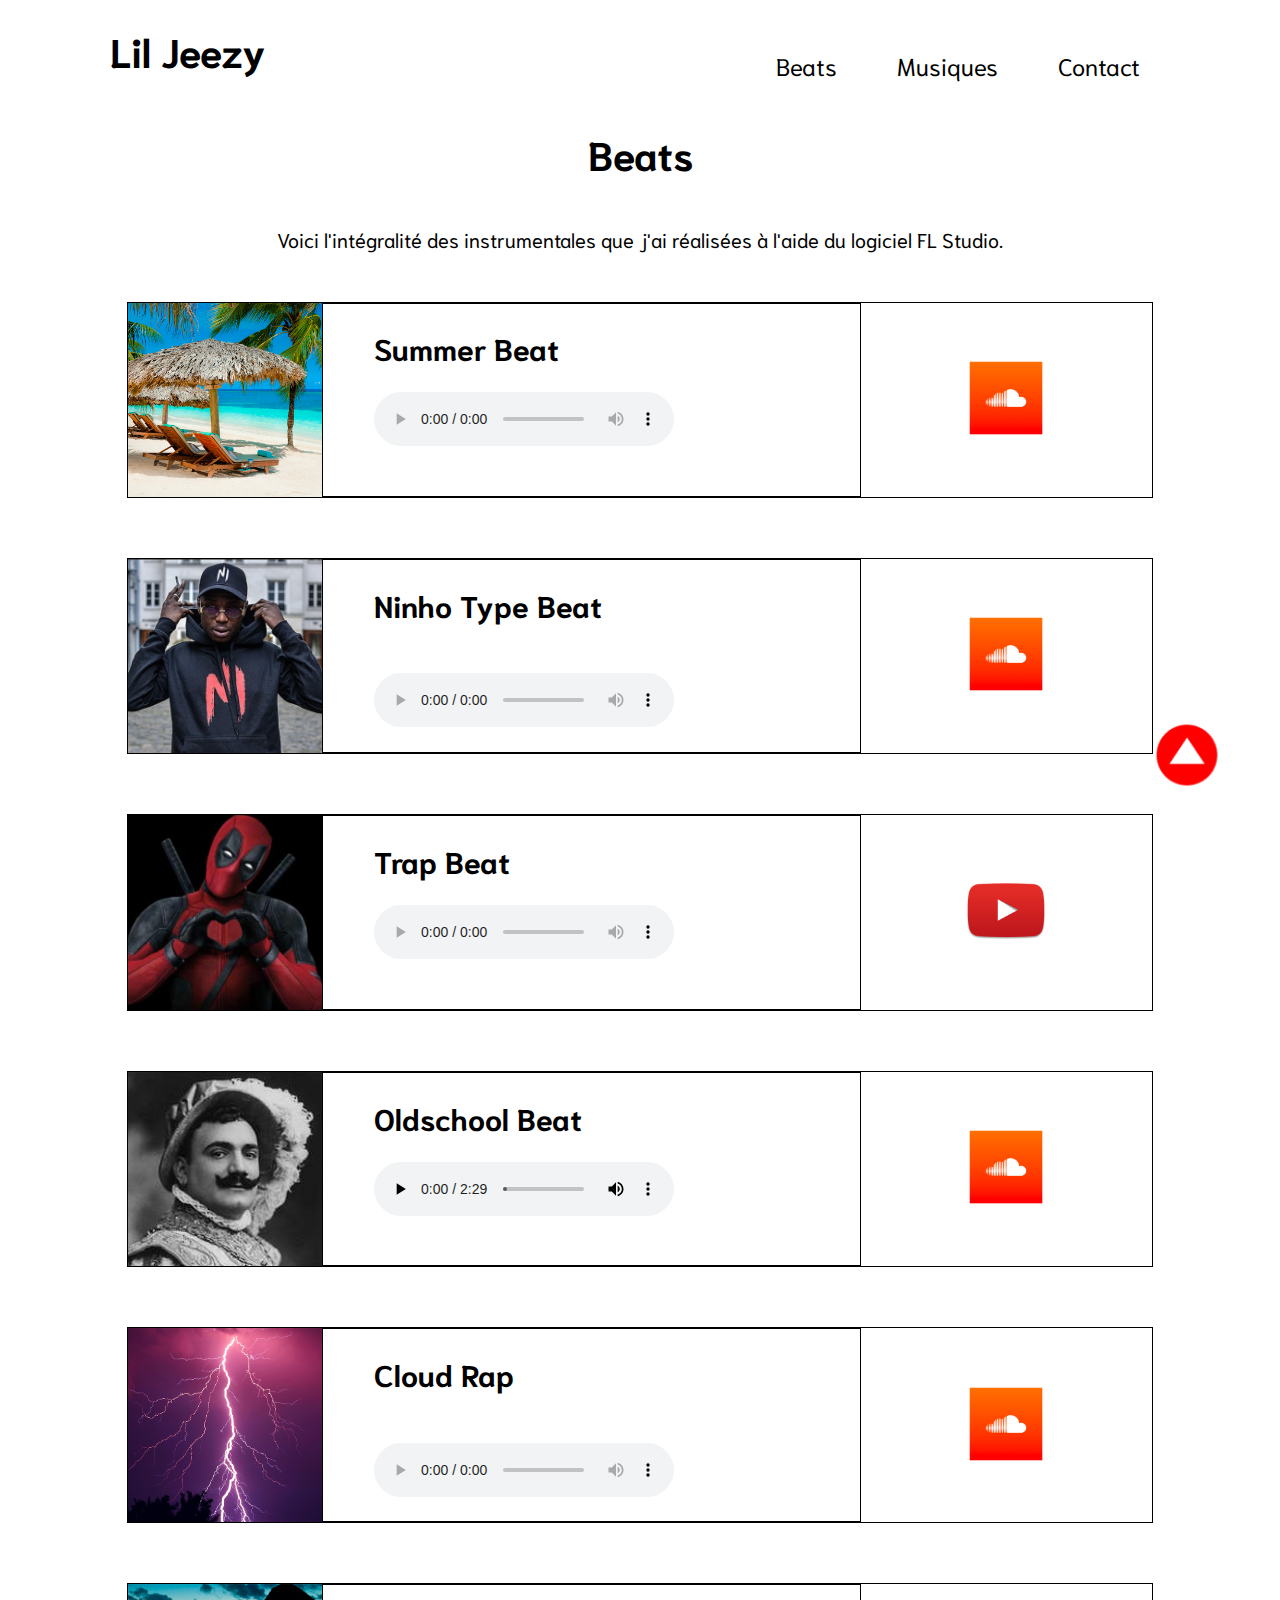
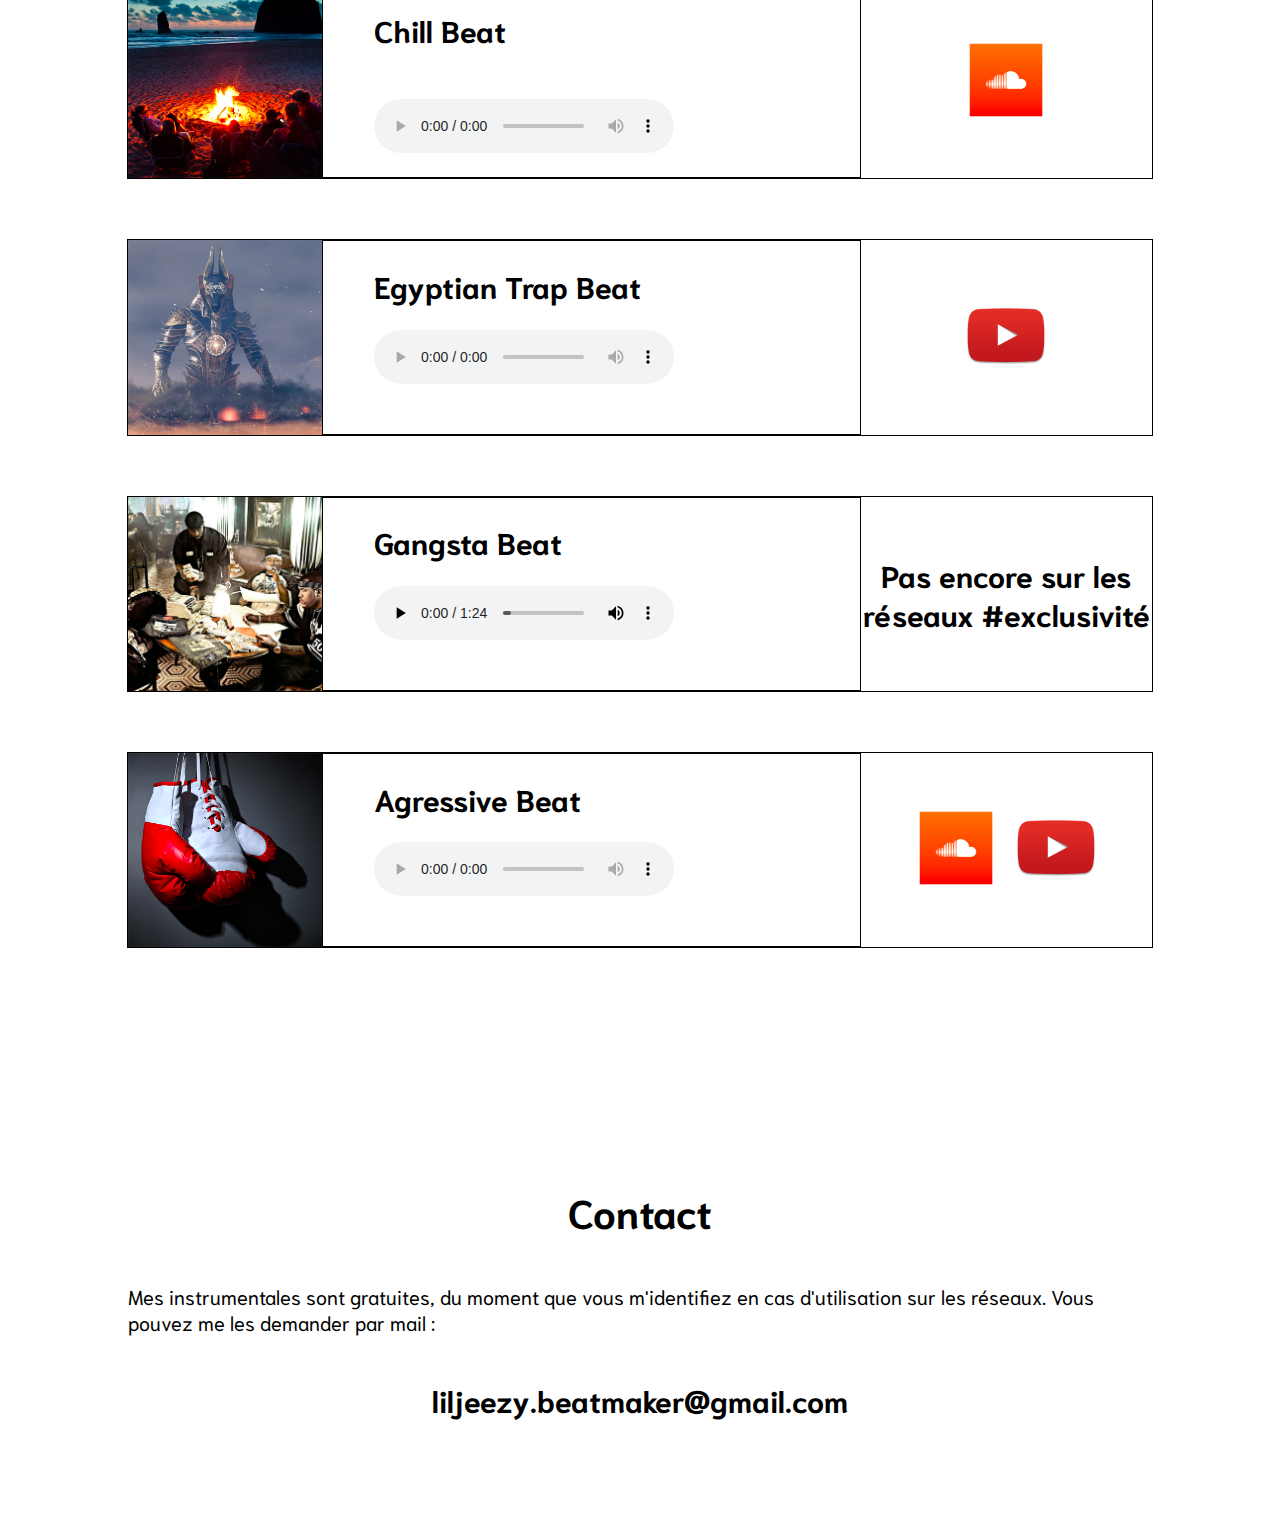
==== pages/beats.html @ 071b8192 "e" ====
<!DOCTYPE html>
<html lang="fr">
  <head>
    <meta charset="utf-8"/>
    <title>Lil Jeezy</title>
    <meta name="Lil Jeezy" content="Mon site personnel avec mes instrumentales"/>
    <link rel="icon" type="image/png" href="../images/logo.png" />
    <link href="https://fonts.googleapis.com/css?family=Niramit" rel="stylesheet">
    <link rel="stylesheet" href="../styles/beats.css">
  </head>
  <body>
    <header>
      <h1 class="headerTitle"><a href="../index.html" title="index">Lil Jeezy</a></h1>
      <div></div>
      <div class="navBar">
        <ul class="navMenu">
          <li><a href="beats.html" title="onglet1">Beats</a></li>
          <li><a href="musiques.html" title="onglet2">Musiques</a></li>
          <li><a href="#contact" title="onglet3">Contact</a></li>
      </div>
    </header>
    <main>
      <img src="../images/buttonReturn.png" alt="buttonReturn" id="buttonReturn">
      <div class="beatsPresentation">
        <h1>Beats</h1>
        <p>Voici l'intégralité des instrumentales que j'ai réalisées à l'aide du logiciel FL Studio.</p>
      </div>
      <div class="beatsList">
        <div class="beatsBloc beat">
          <div class="imgText">
            <p>Prod plutôt calme, mélodieuse, à écouter sur un transat à la plage.</p>
            <img src="../images/beach.png" alt="boxe">
          </div>
          <div class="beatsContainer">
              <h2>Summer Beat</h2>
              <div id="lecteurAudio">
                <audio controls="controls">
                  <source src="../audio/summerProd.mp3">
                </audio>
              </div>
          </div>
          <div class="externLinkBloc">
            <a href="https://soundcloud.com/axel-viskovic/summer-beat-2019"target="_blank">
              <img src="../images/soundcloud.png" alt="soundcloud">
            </a>
          </div>
        </div>
        <div class="beatsBloc beat trap">
          <div class="imgText">
            <p>Voici un type beat Ninho, inspiré du son PGP : un rythme en triolet et un piano puissant.</p>
            <img src="../images/ninho.png" alt="ninho">
          </div>
          <div class="beatsContainer">
              <h2>Ninho Type Beat</h2>
              <div class="lecteurAudio">
                <audio controls="controls">
                  <source src="../audio/ninhoTypeBeat.mp3">
                </audio>
              </div>
          </div>
          <div class="externLinkBloc">
            <a href="https://soundcloud.com/axel-viskovic/ninho-type-beat"target="_blank">
              <img src="../images/soundcloud.png" alt="soundcloud">
            </a>
          </div>
        </div>

        <div class="beatsBloc beat trap">
          <div class="imgText">
            <p>C'est une instru que j'ai faite il y a un an. Le cri au refrain est issu d'une vidéo populaire d'un petit garçon se prenant des balles de basket sur le crâne en criant.</p>
            <img src="../images/deadpool.png" alt="deadpool">
          </div>
          <div class="beatsContainer">
              <h2>Trap Beat</h2>
              <div id="lecteurAudio">
                <audio controls="controls">
                  <source src="../audio/trapBeat.mp3">
                </audio>
              </div>
          </div>
          <div class="externLinkBloc">
            <a href="https://www.youtube.com/watch?v=ZBrjUSQvPSc"target="_blank">
              <img src="../images/youtube.png" alt="youtube">
            </a>
          </div>
        </div>

        <div class="beatsBloc beat oldschool">
          <div class="imgText">
            <p>Enrico Caruso était un ténor, j'ai repris une boucle dans sa musique Pecchè pour en faire une prod oldschool.</p>
            <img src="../images/pecche.png" alt="pecche">
          </div>
          <div class="beatsContainer">
              <h2>Oldschool Beat</h2>
              <div id="lecteurAudio">
                <audio controls="controls">
                  <source src="../audio/pecche.mp3">
                </audio>
              </div>
          </div>
          <div class="externLinkBloc">
            <a href="https://soundcloud.com/axel-viskovic/pecche"target="_blank">
              <img src="../images/soundcloud.png" alt="soundcloud">
            </a>
          </div>
        </div>

        <div class="beatsBloc beat chill">
          <div class="imgText">
            <p>Instrumentale Cloud rap, avec une inspiration PNL. À écouter avant de dormir :)</p>
            <img src="../images/thunder.png" alt="thunder">
          </div>
          <div class="beatsContainer">
              <h2>Cloud Rap</h2>
              <div class="lecteurAudio">
                <audio controls="controls">
                  <source src="../audio/cloudrap.mp3">
                </audio>
              </div>
          </div>
          <div class="externLinkBloc">
            <a href="https://soundcloud.com/axel-viskovic/cloud-rap"target="_blank">
              <img src="../images/soundcloud.png" alt="soundcloud">
            </a>
          </div>
        </div>

        <div class="beatsBloc beat chill">
          <div class="imgText">
            <p>Une prod assez basique mais qui peut accompagner un texte posé, un peu comme "Notes pour trop tard" de Orelsan.</p>
            <img src="../images/feu.png" alt="feu">
          </div>
          <div class="beatsContainer">
              <h2>Chill Beat</h2>
              <div class="lecteurAudio">
                <audio controls="controls">
                  <source src="../audio/chillBeat.mp3">
                </audio>
              </div>
          </div>
          <div class="externLinkBloc">
            <a href="https://soundcloud.com/axel-viskovic/chillbeat"target="_blank">
              <img src="../images/soundcloud.png" alt="soundcloud">
            </a>
          </div>
        </div>

        <div class="beatsBloc beat trap">
          <div class="imgText">
            <p>Une de mes premières prod, avec une inspiration mélangeant Scarlxrd et Égypte.</p>
            <img src="../images/anubis.png" alt="anubis">
          </div>
          <div class="beatsContainer">
              <h2>Egyptian Trap Beat</h2>
              <div id="lecteurAudio">
                <audio controls="controls">
                  <source src="../audio/egyptianBeat.mp3">
                </audio>
              </div>
          </div>
          <div class="externLinkBloc">
            <a href="https://www.youtube.com/watch?v=3vt14gEwKK4"target="_blank">
              <img src="../images/youtube.png" alt="youtube">
            </a>
          </div>
        </div>

        <div class="beatsBloc beat trap">
          <div class="imgText">
            <p>Cette prod a pour but d'accompagner le freestyle d'un ami, une version longue est d'ailleurs en préparation.</p>
            <img src="../images/gangsta.png" alt="gangsta">
          </div>
          <div class="beatsContainer">
              <h2>Gangsta Beat</h2>
              <div id="lecteurAudio">
                <audio controls="controls">
                  <source src="../audio/NathanBeat.mp3">
                </audio>
              </div>
          </div>
          <div class="externLinkBloc">
            <h2>Pas encore sur les réseaux <b>#exclusivité</b></h2>
          </div>
        </div>

          <div class="beatsBloc beat trap">
            <div class="imgText">
              <p>Prod assez énervé sur laquelle vous pouvez vous défouler, comme à un entrainement de boxe.</p>
              <img src="../images/boxe.png" alt="boxe">
            </div>
            <div class="beatsContainer">
                <h2>Agressive Beat</h2>
                <div id="lecteurAudio">
                  <audio controls="controls">
                    <source src="../audio/AggressiveBeat.mp3">
                  </audio>
                </div>
            </div>
            <div class="externLinkBloc">
              <a href="https://soundcloud.com/axel-viskovic/aggressive-trap-beat"target="_blank">
                <img src="../images/soundcloud.png" alt="soundcloud">
              </a>
              <a href="https://youtu.be/ozMrs7G7oGw"target="_blank">
                <img src="../images/youtube.png" alt="youtube">
              </a>
            </div>
          </div>


      </div>
      <div id="contact">
        <h1>Contact</h1>
        <p>Mes instrumentales sont gratuites, du moment que vous m'identifiez en cas d'utilisation sur les réseaux. Vous pouvez me les demander par mail :</p>
        <h2>liljeezy.beatmaker@gmail.com</h2>
      </div>
    </main>
    <footer>
    </footer>
    <audio src="../audio/merci.mp3" id="merciAudio"></audio>
    <script src="../scripts/beats.js"></script>
  </body>
</html>
---- styles/beats.css ----
body{
  margin:0;
  padding:0;
  font-family: "Niramit", "Arial", sans-serif;
  font-size: 16px;
  color: black;
}

h1{
  font-size: 40px;
}

h2{
  font-size: 30px;
}

p{
  font-size: 20px;
}


/* HEADER */

header{
  z-index: 90;
  width: 100%;
  height: 100px;
  background-color: white;
  opacity: 1;
  position: fixed;
  display: flex;
  justify-content: space-around;
  align-items: center;
}

header a{
  color : black;
  text-decoration: none;
}

.navMenu{
  display: flex;
  justify-content: space-around;
}

.navMenu li{
  margin-top : 30px;
  padding: 0px 30px;
  list-style: none;
}

.navMenu li a{
  color : black;
  font-size: 24px;
  text-decoration: none;
}

.navMenu li a:hover{
  color : grey;
  transition: all 0.4s;
}

/* MAIN */


#buttonReturn{
  position: fixed;
  top : 80%;
  left : 90%;
  width : 70px;
  height: 70px;
}

main{
  padding-top: 100px;
}

img{
  width: 100%;
  height: 500px;
}

.beatsPresentation{
  width: 80%;
  margin: 0 auto;
  display: flex;
  flex-direction: column;
  align-items: center;
}



/* BLOC BEATS */

.beatsList{
  width: 100%;
  display: flex;
  flex-direction: column;
  align-items: center;
  padding-bottom: 100px;
}

.beatsBloc{
  width : 80%;
  border: 1px solid black;
  display: flex;
  margin : 30px 0px;
}

.imgText{
  overflow: hidden;
  width : 20%;
  position: relative;
  display: flex;
  align-content: center;
  justify-content: center;
}

.imgText p{
  width : 90%;
  height: 100%;
  font-size: 18px;
  opacity : 0;
  z-index : 4;
  color : black;
  position : absolute;
  transition : all 1s;
  transform: translateX(-100%);
}

.beatsBloc img{
  z-index: 2;
  width: 100%;
  height: 100%;
  transition : all 1s;
}

.beatsContainer{
  width : 50%;
  display: flex;
  flex-direction: column;
  padding-left: 5%;
  border: 1px solid black;
}

.beatsComments{
  width : 30%;
  border: 1px solid black;
}

.lecteurAudio{
  width: 100%;
  height: 80%;
  display: flex;
  align-items: center;
}

.externLinkBloc{
  display: flex;
  justify-content: center;
  align-items: center;
  text-align: center;
  width : 30%;
}

.externLinkBloc img{
  width : 100px;
  height: 100px;
}

#contact{
  padding: 80px 0px;
  width: 80%;
  margin: 0 auto;
  display: flex;
  flex-direction: column;
  align-items: center;
}
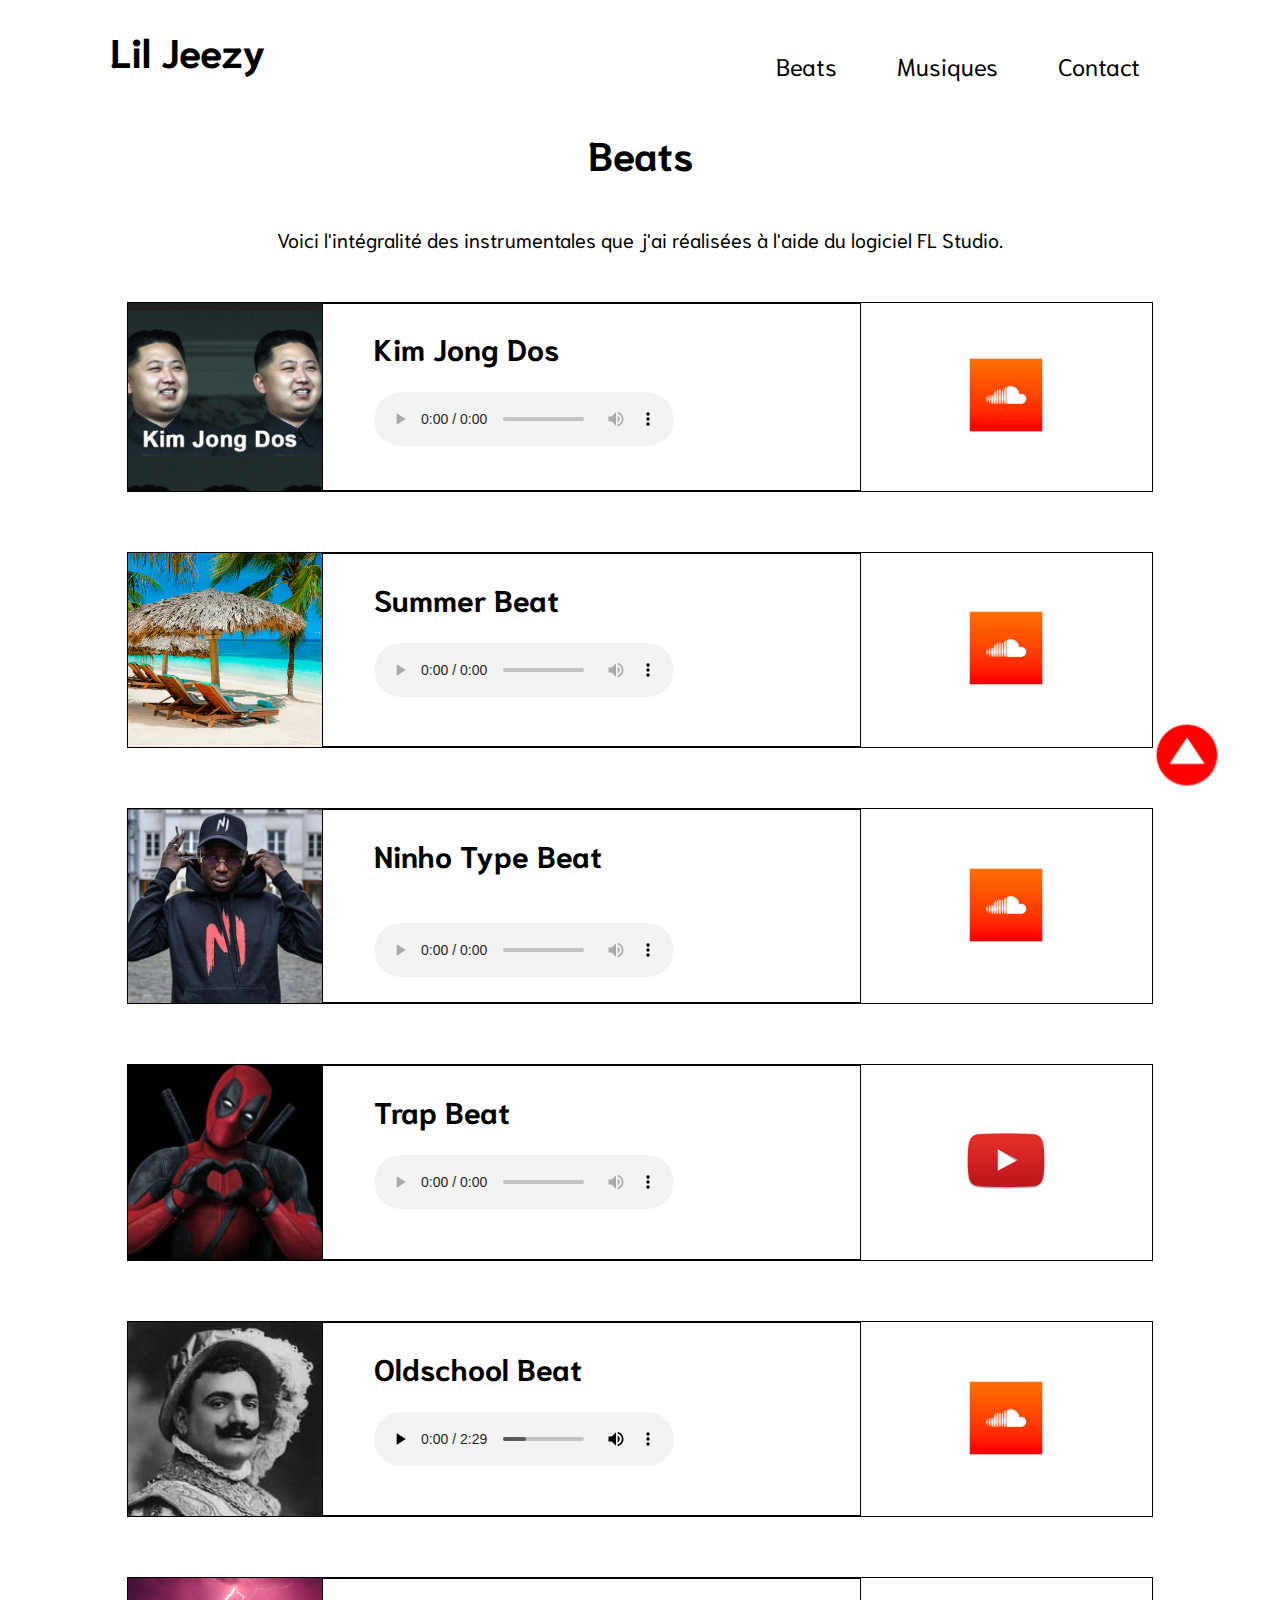
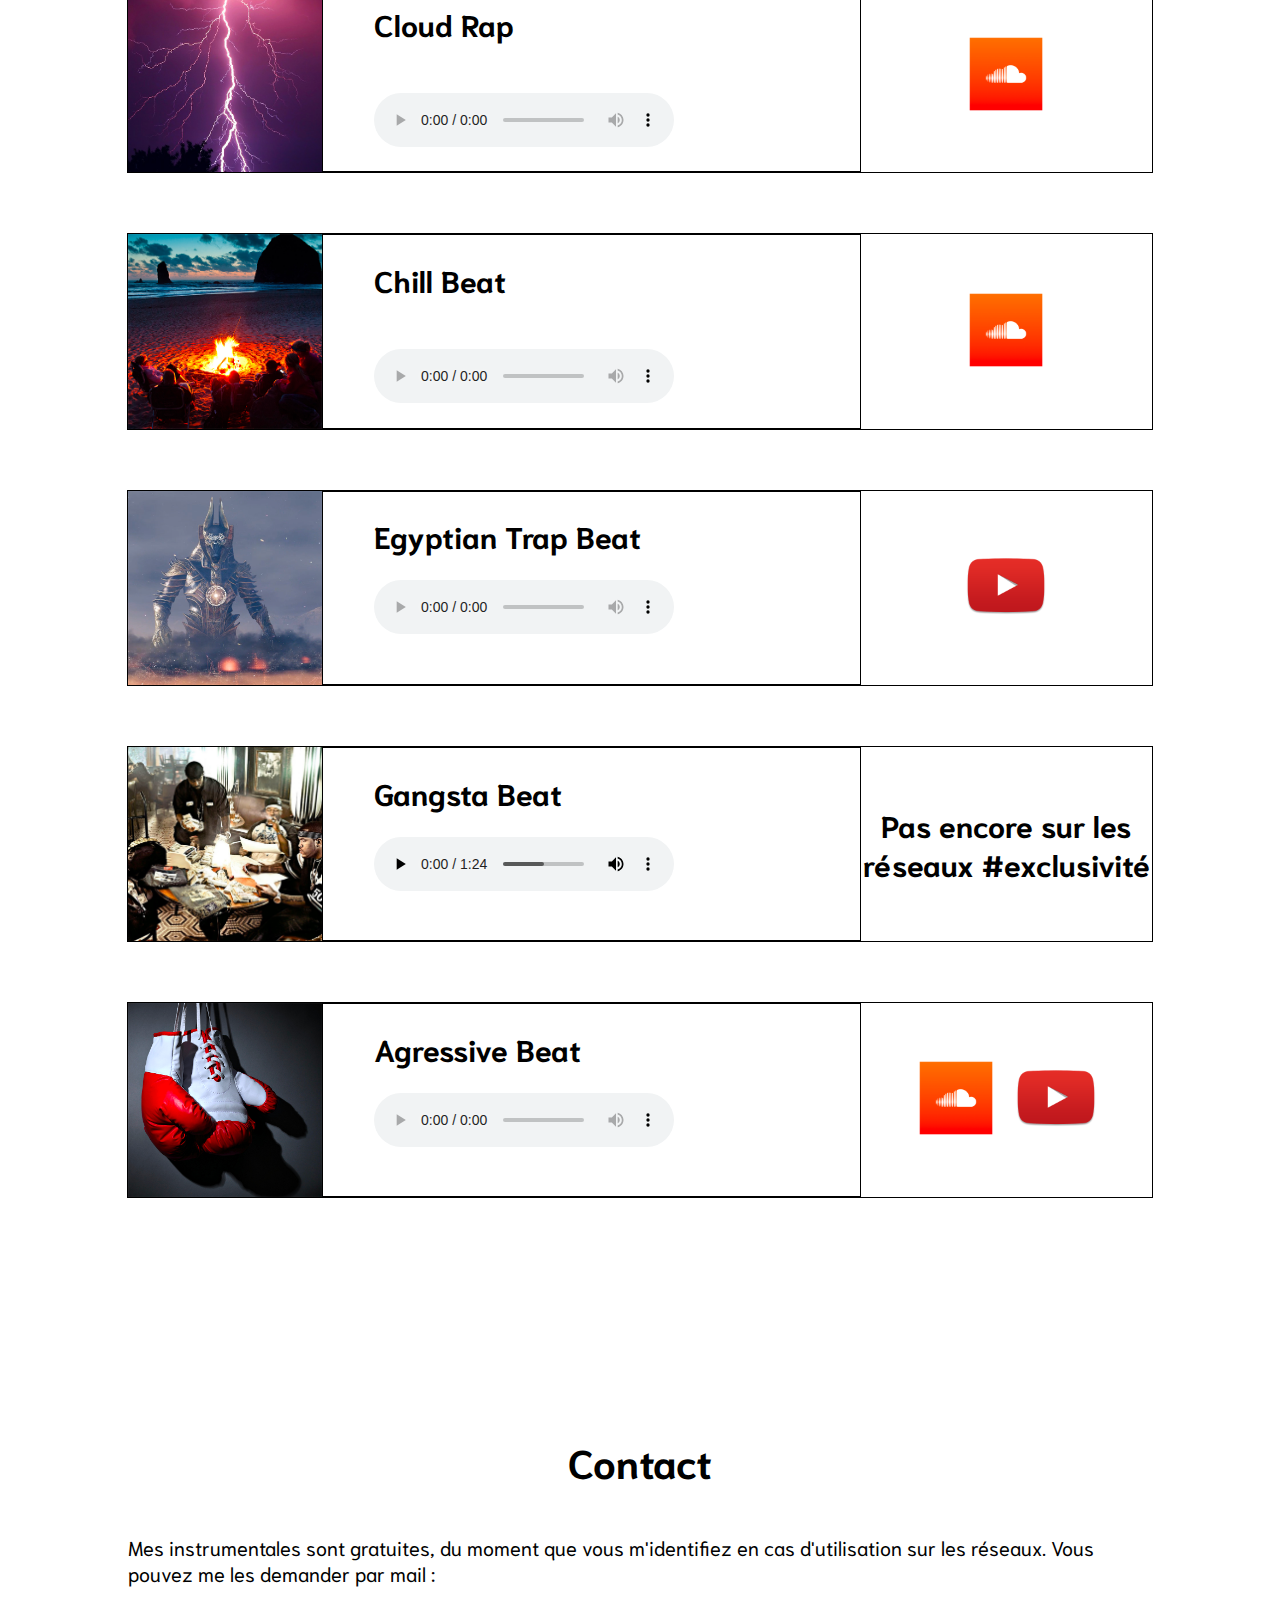
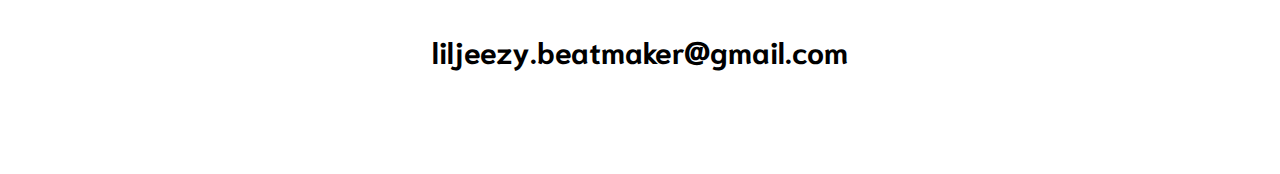
==== commit 6cfafebf: "a" ====
--- a/pages/beats.html
+++ b/pages/beats.html
@@ -26,6 +26,25 @@
         <p>Voici l'intégralité des instrumentales que j'ai réalisées à l'aide du logiciel FL Studio.</p>
       </div>
       <div class="beatsList">
+        <div class="beatsBloc beat">
+          <div class="imgText">
+            <p>Beat à forte inspiration de la musique Kim Jong Il de Ninho et Niro.</p>
+            <img src="../images/kimjongdos.png" alt="boxe">
+          </div>
+          <div class="beatsContainer">
+              <h2>Kim Jong Dos</h2>
+              <div id="lecteurAudio">
+                <audio controls="controls">
+                  <source src="../audio/kimjongdos.mp3">
+                </audio>
+              </div>
+          </div>
+          <div class="externLinkBloc">
+            <a href="https://soundcloud.com/axel-viskovic/kimjongdos"target="_blank">
+              <img src="../images/soundcloud.png" alt="soundcloud">
+            </a>
+          </div>
+        </div>
         <div class="beatsBloc beat">
           <div class="imgText">
             <p>Prod plutôt calme, mélodieuse, à écouter sur un transat à la plage.</p>
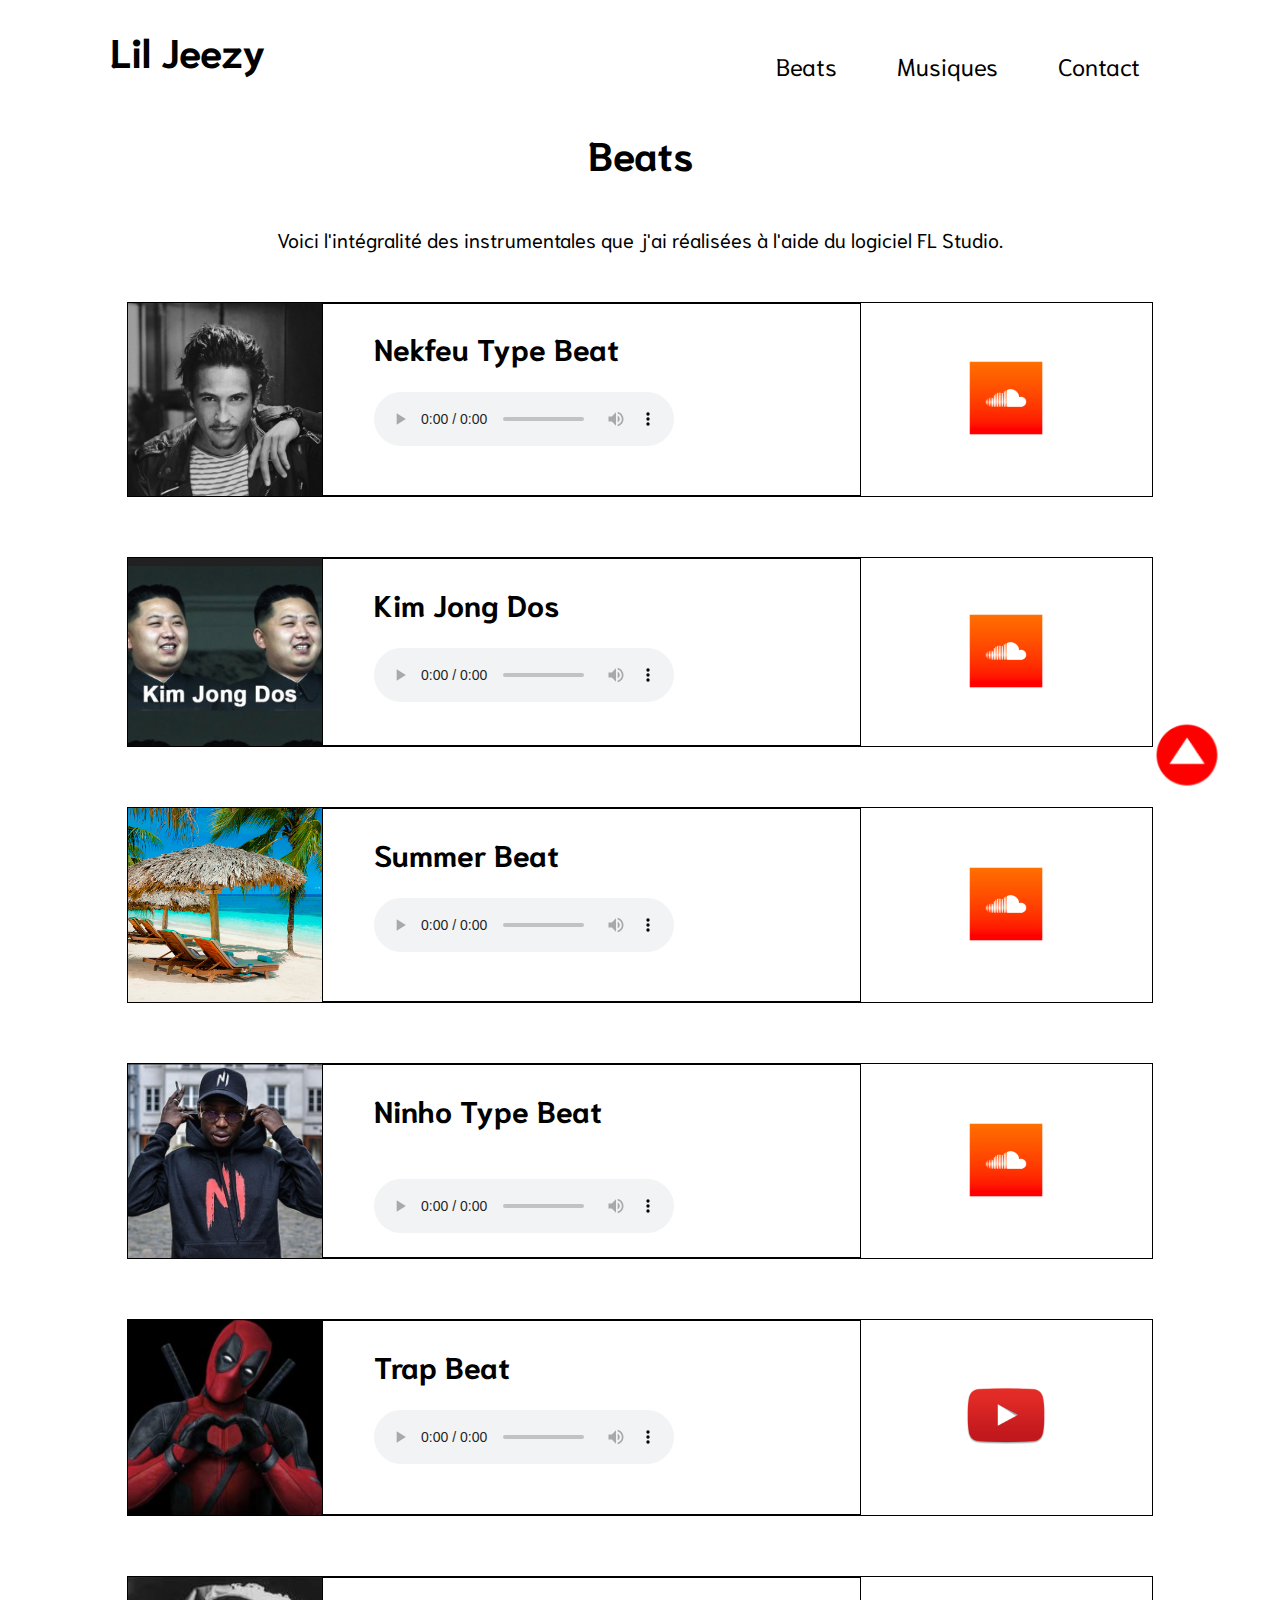
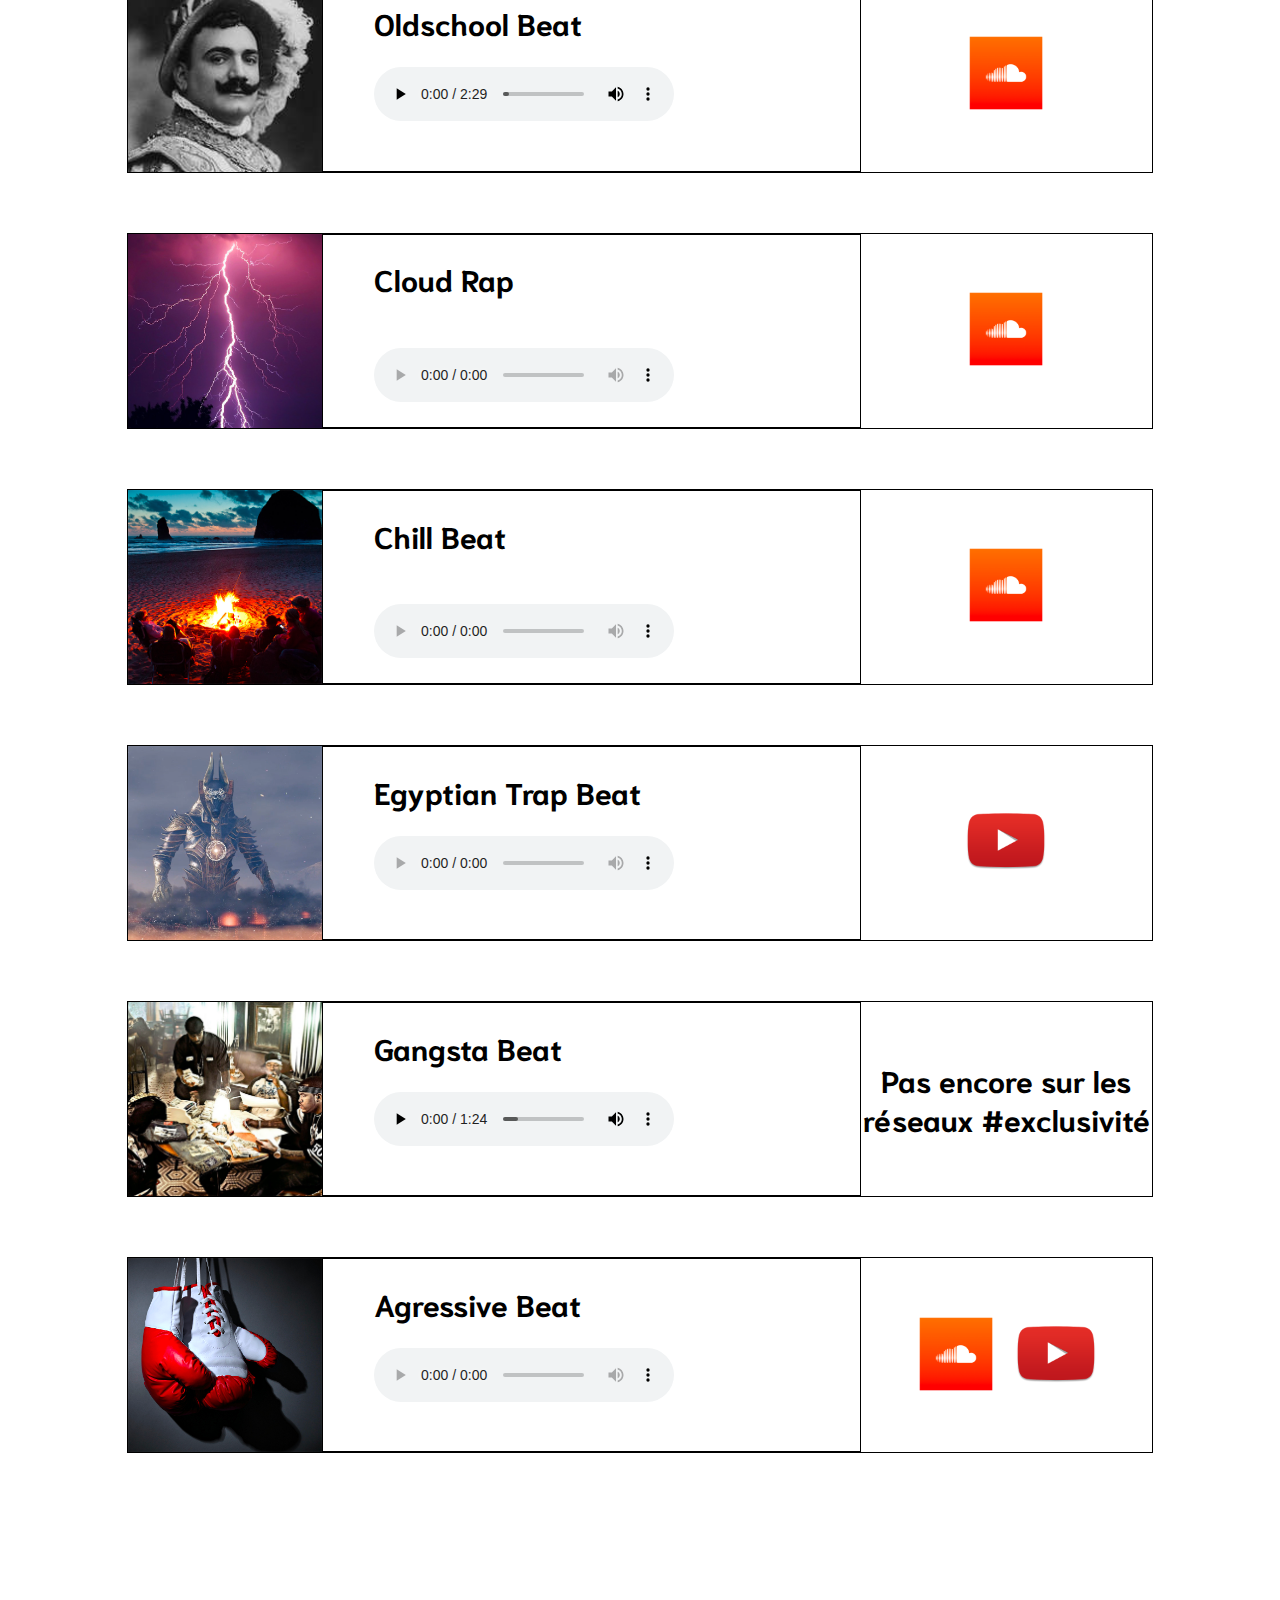
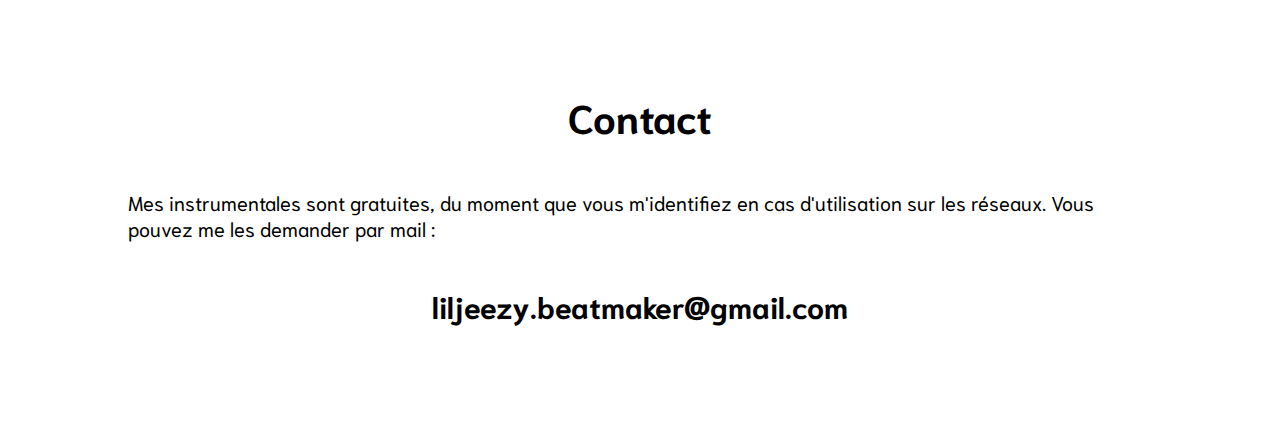
==== commit 7067016e: "a" ====
--- a/pages/beats.html
+++ b/pages/beats.html
@@ -26,6 +26,25 @@
         <p>Voici l'intégralité des instrumentales que j'ai réalisées à l'aide du logiciel FL Studio.</p>
       </div>
       <div class="beatsList">
+        <div class="beatsBloc beat">
+          <div class="imgText">
+            <p>Un type beat à la Nekfeu.</p>
+            <img src="../images/nekfeu.jpg" alt="nekfeu">
+          </div>
+          <div class="beatsContainer">
+              <h2>Nekfeu Type Beat</h2>
+              <div id="lecteurAudio">
+                <audio controls="controls">
+                  <source src="../audio/nekfeuTypeBeat.mp3">
+                </audio>
+              </div>
+          </div>
+          <div class="externLinkBloc">
+            <a href="https://soundcloud.com/axel-viskovic/nekfeu-type-beat"target="_blank">
+              <img src="../images/soundcloud.png" alt="soundcloud">
+            </a>
+          </div>
+        </div>
         <div class="beatsBloc beat">
           <div class="imgText">
             <p>Beat à forte inspiration de la musique Kim Jong Il de Ninho et Niro.</p>
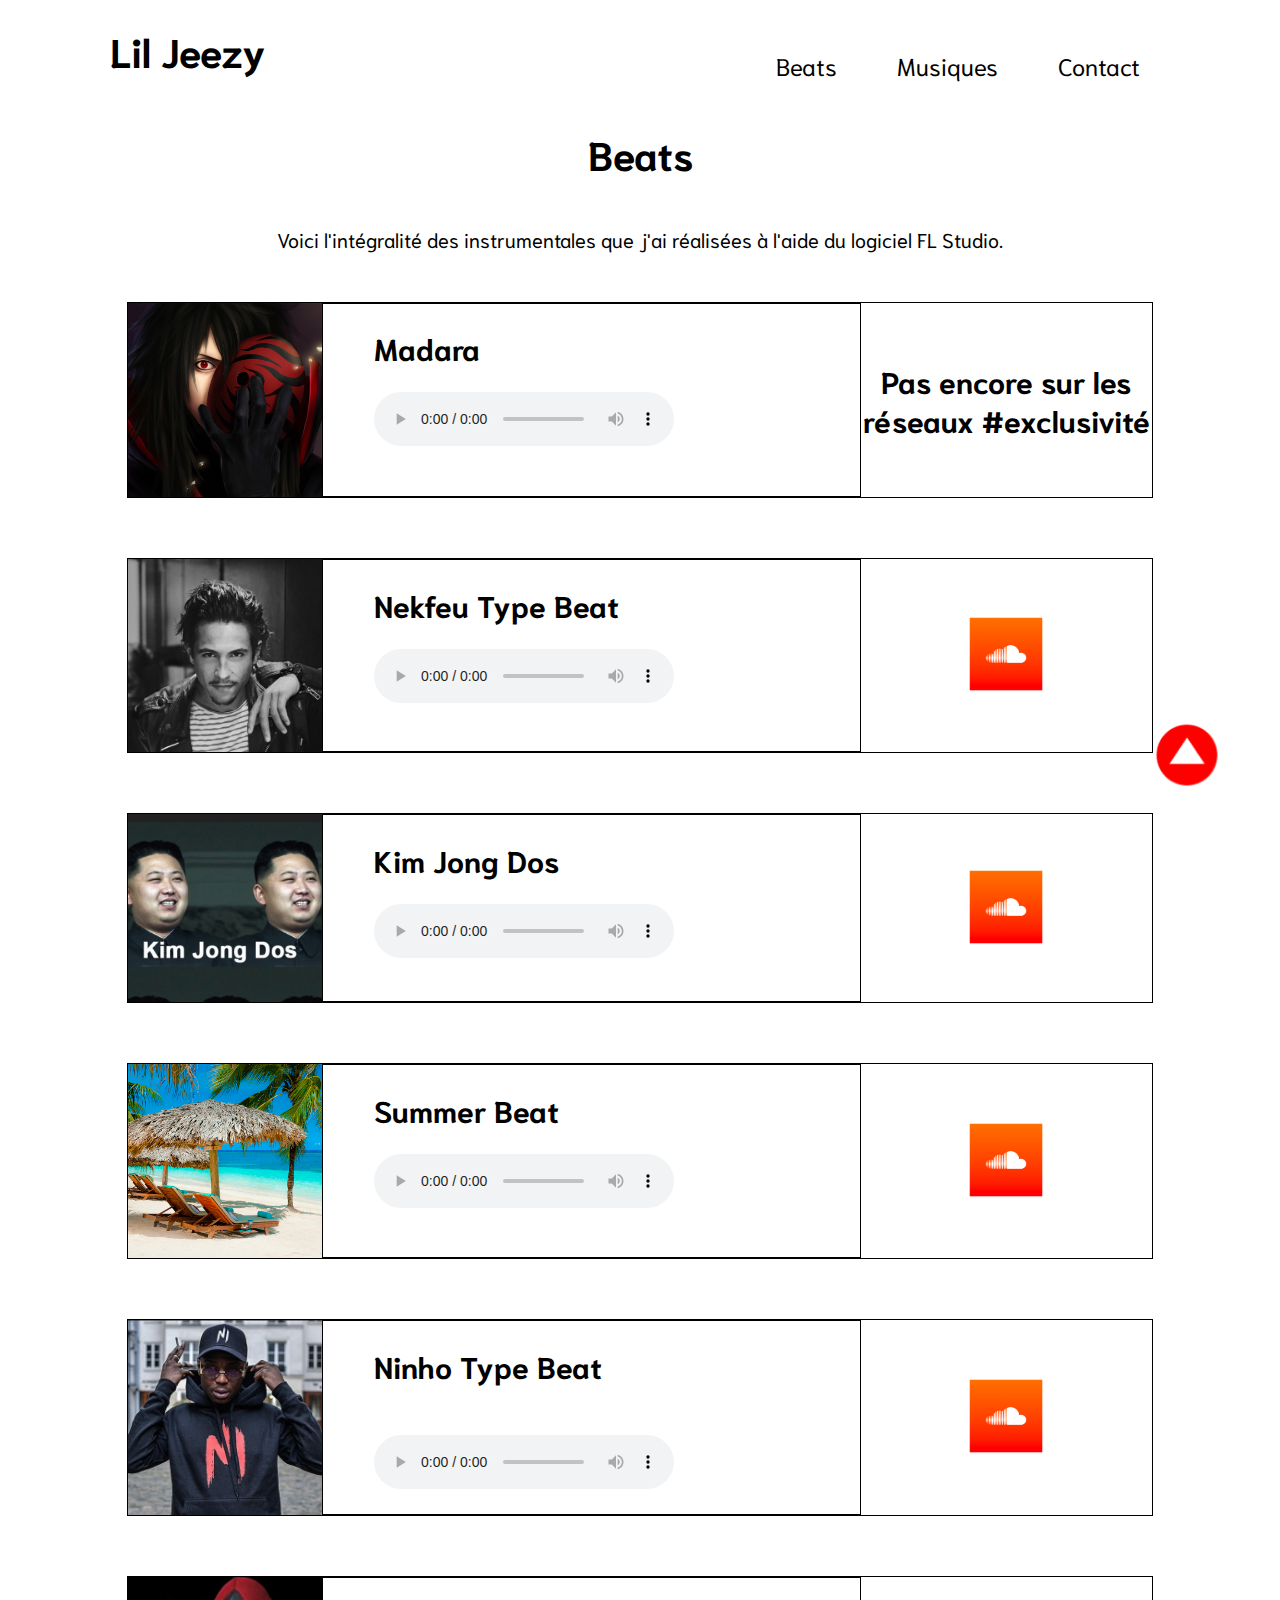
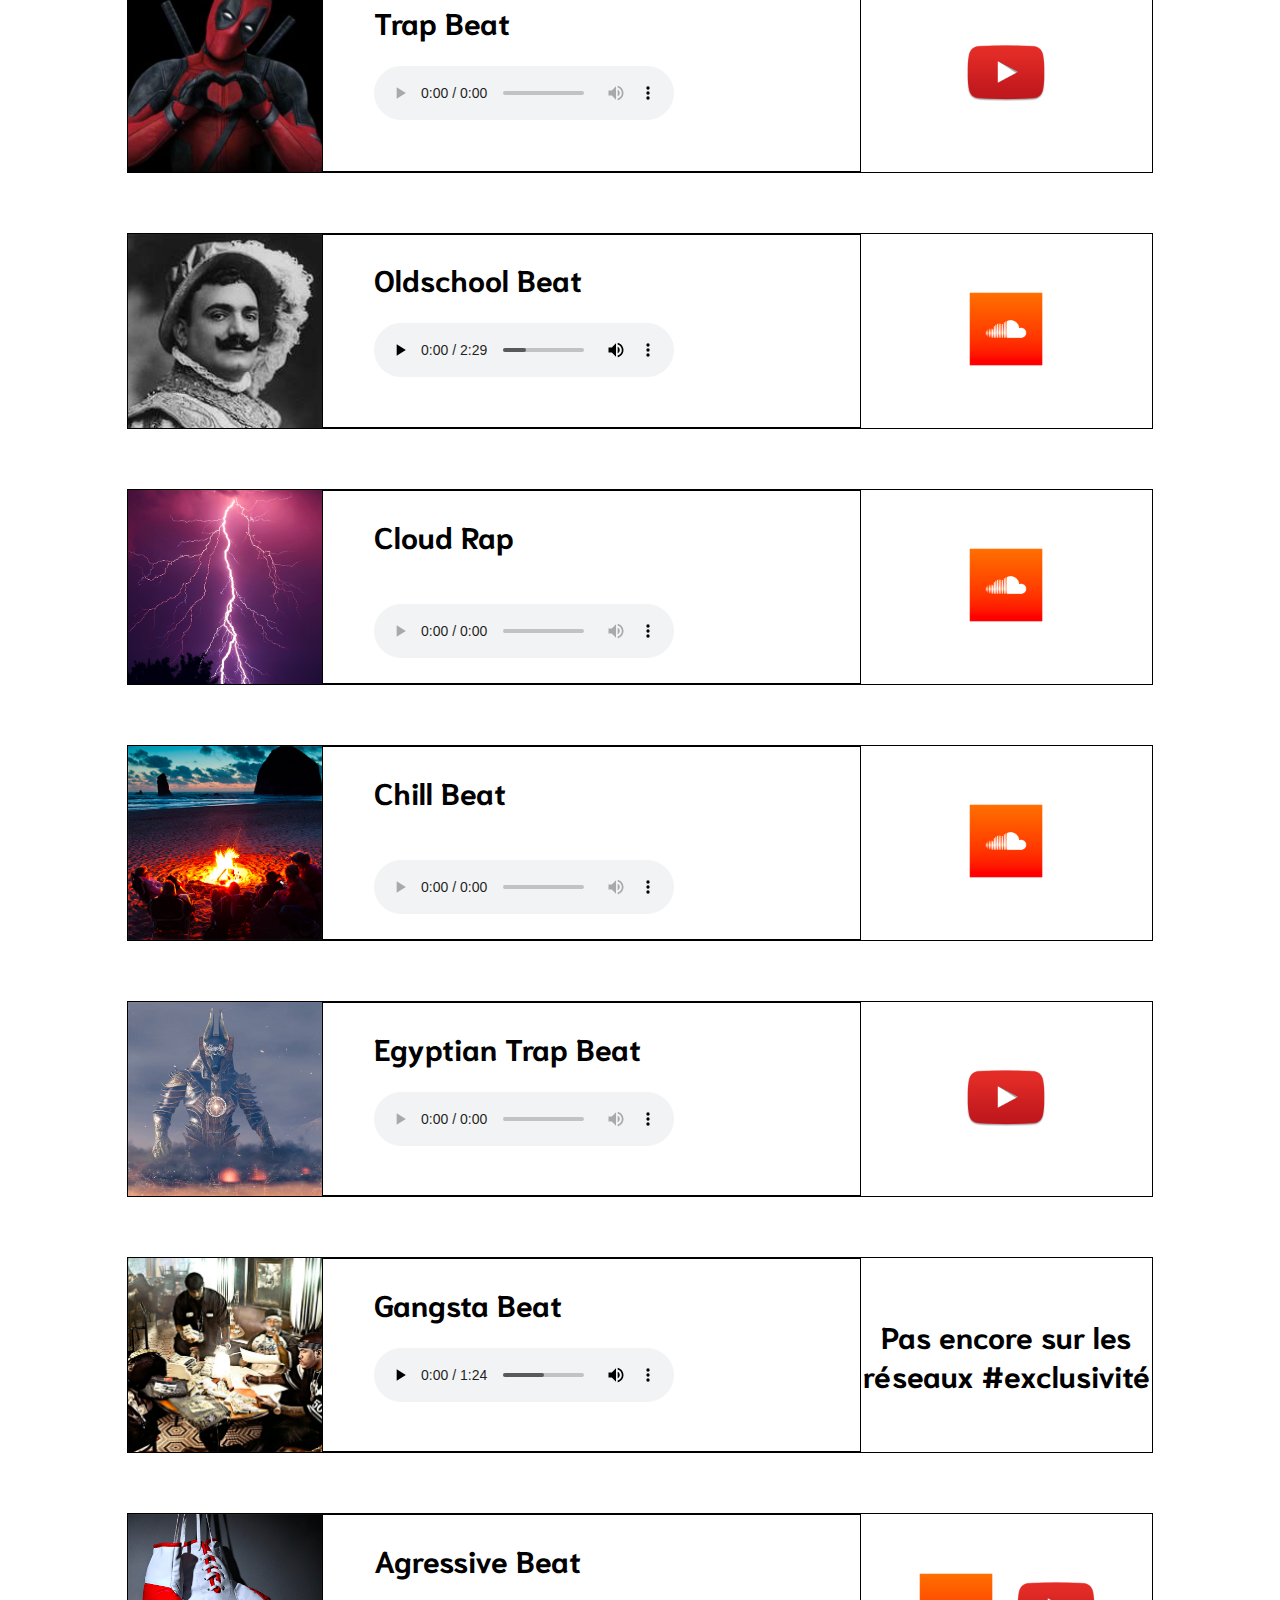
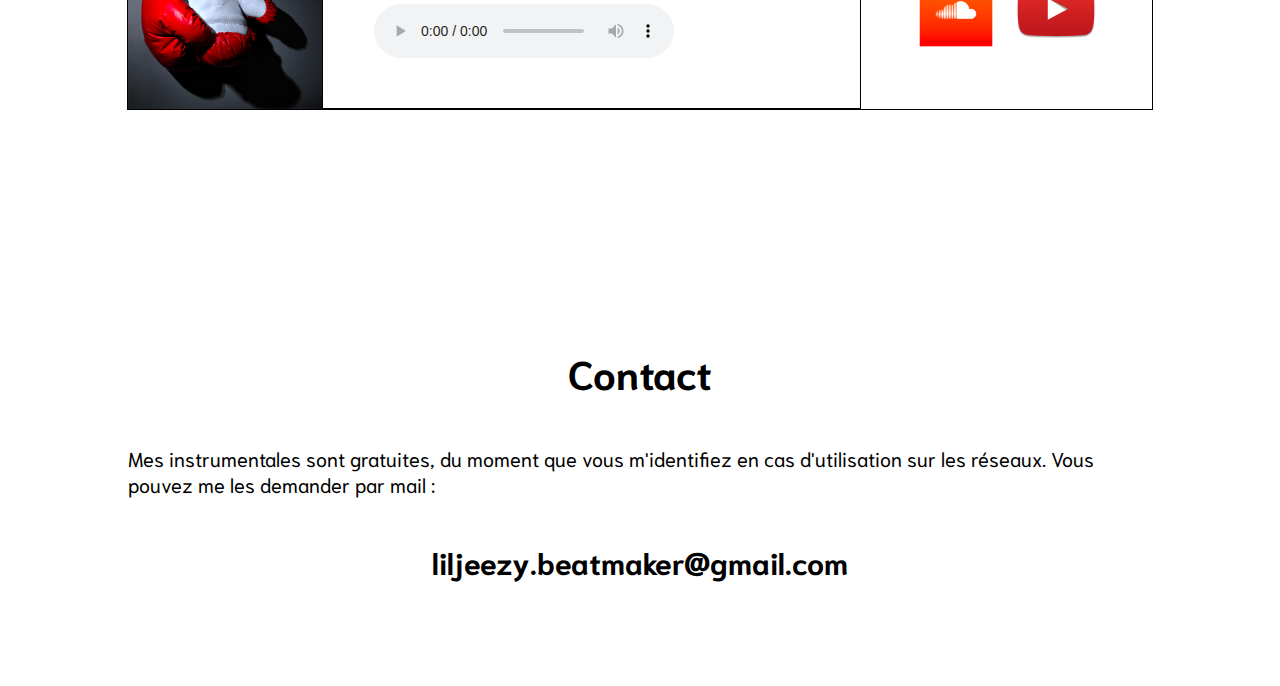
==== commit 410946bb: "a" ====
--- a/pages/beats.html
+++ b/pages/beats.html
@@ -26,6 +26,23 @@
         <p>Voici l'intégralité des instrumentales que j'ai réalisées à l'aide du logiciel FL Studio.</p>
       </div>
       <div class="beatsList">
+        <div class="beatsBloc beat trap">
+          <div class="imgText">
+            <p>Beat inspiré du personnage de fiction Madara Uchiwa. Trap Beat à inspiration japonaise.</p>
+            <img src="../images/madara.png" alt="gangsta">
+          </div>
+          <div class="beatsContainer">
+              <h2>Madara</h2>
+              <div id="lecteurAudio">
+                <audio controls="controls">
+                  <source src="../audio/madara.mp3">
+                </audio>
+              </div>
+          </div>
+          <div class="externLinkBloc">
+            <h2>Pas encore sur les réseaux <b>#exclusivité</b></h2>
+          </div>
+        </div>
         <div class="beatsBloc beat">
           <div class="imgText">
             <p>Un type beat à la Nekfeu.</p>
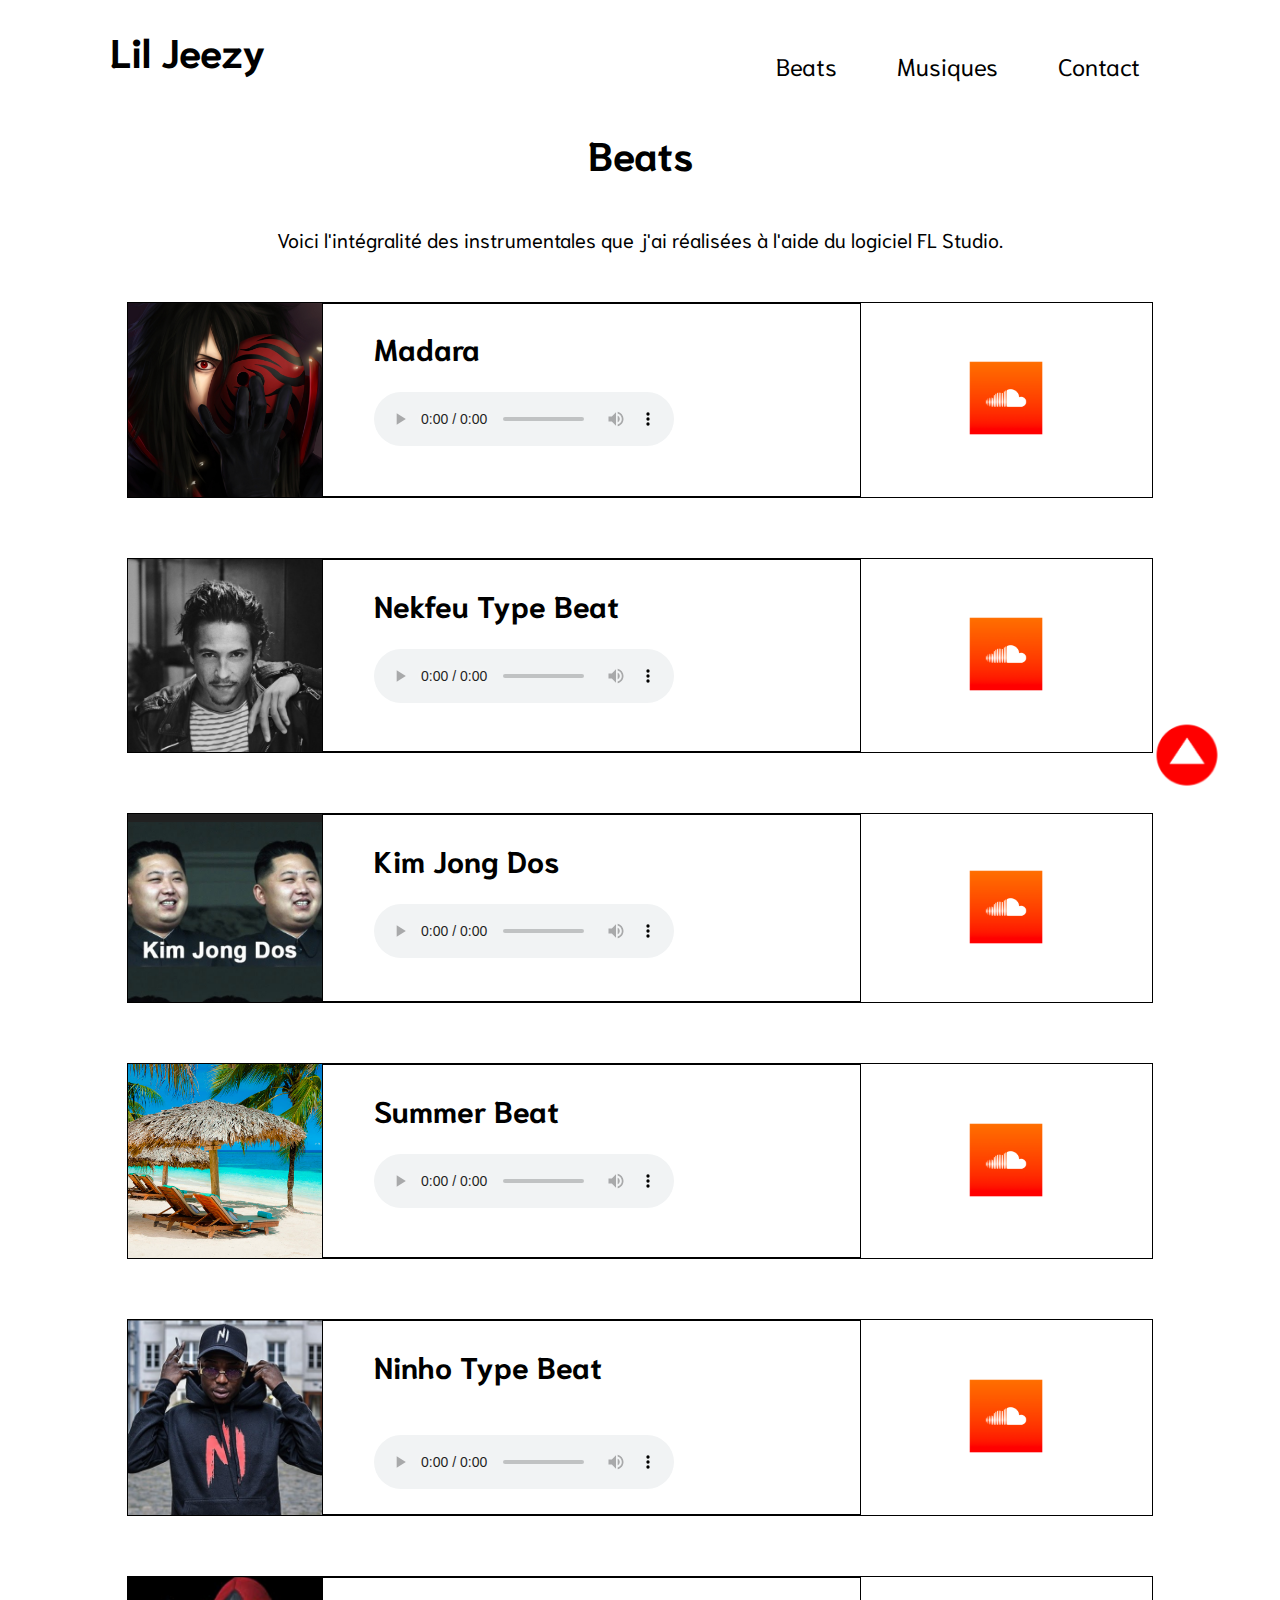
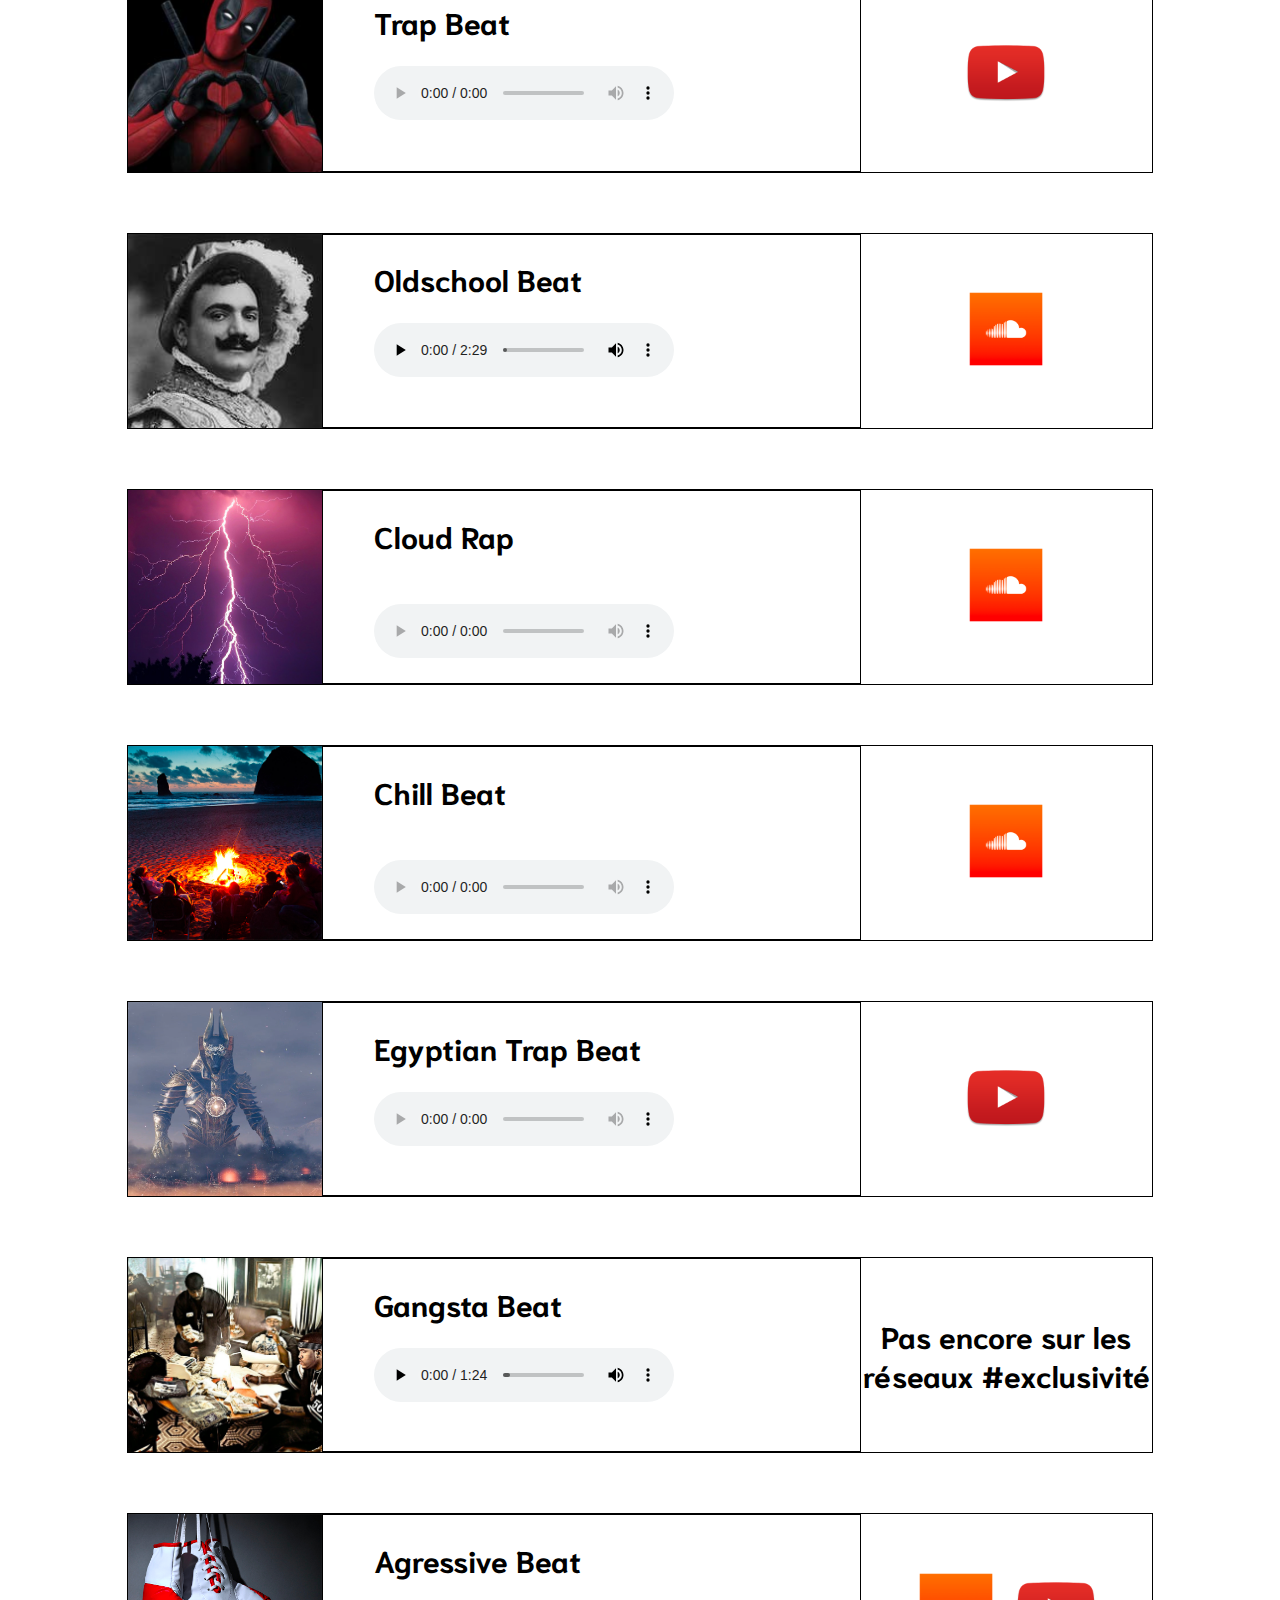
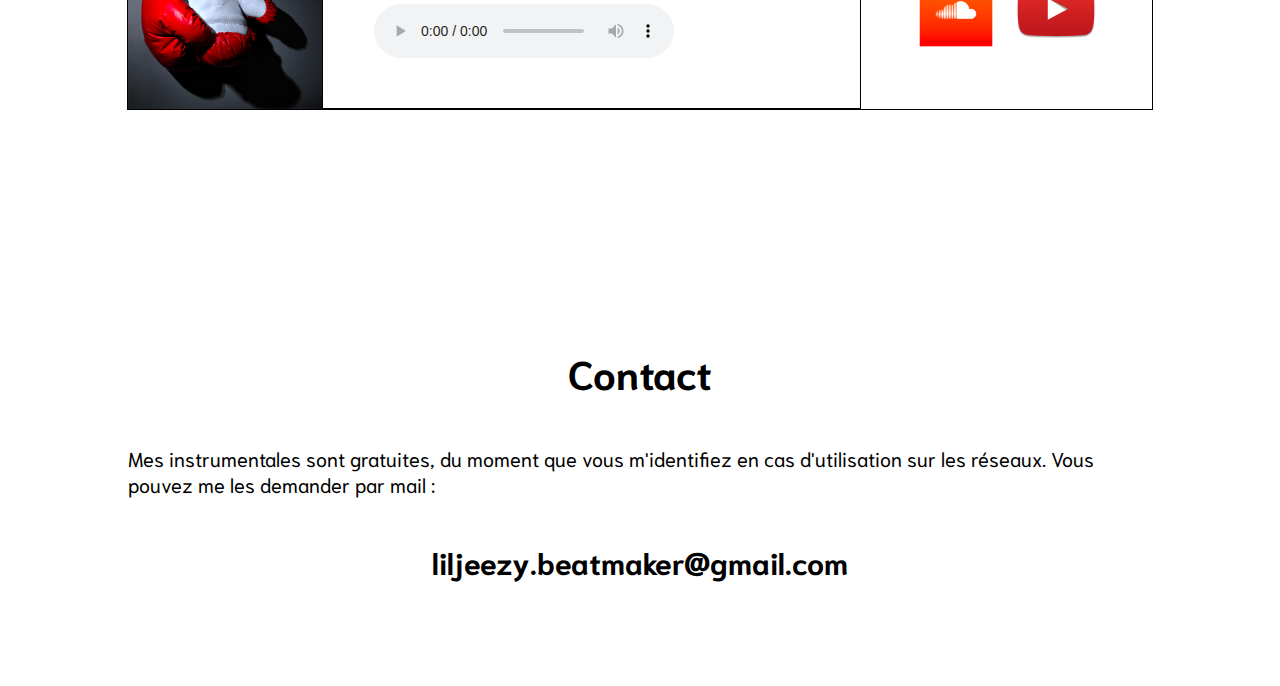
==== commit 5907451b: "a" ====
--- a/pages/beats.html
+++ b/pages/beats.html
@@ -40,7 +40,9 @@
               </div>
           </div>
           <div class="externLinkBloc">
-            <h2>Pas encore sur les réseaux <b>#exclusivité</b></h2>
+            <a href="https://soundcloud.com/axel-viskovic/madara-japanese-trap-beat"target="_blank">
+              <img src="../images/soundcloud.png" alt="soundcloud">
+            </a>
           </div>
         </div>
         <div class="beatsBloc beat">
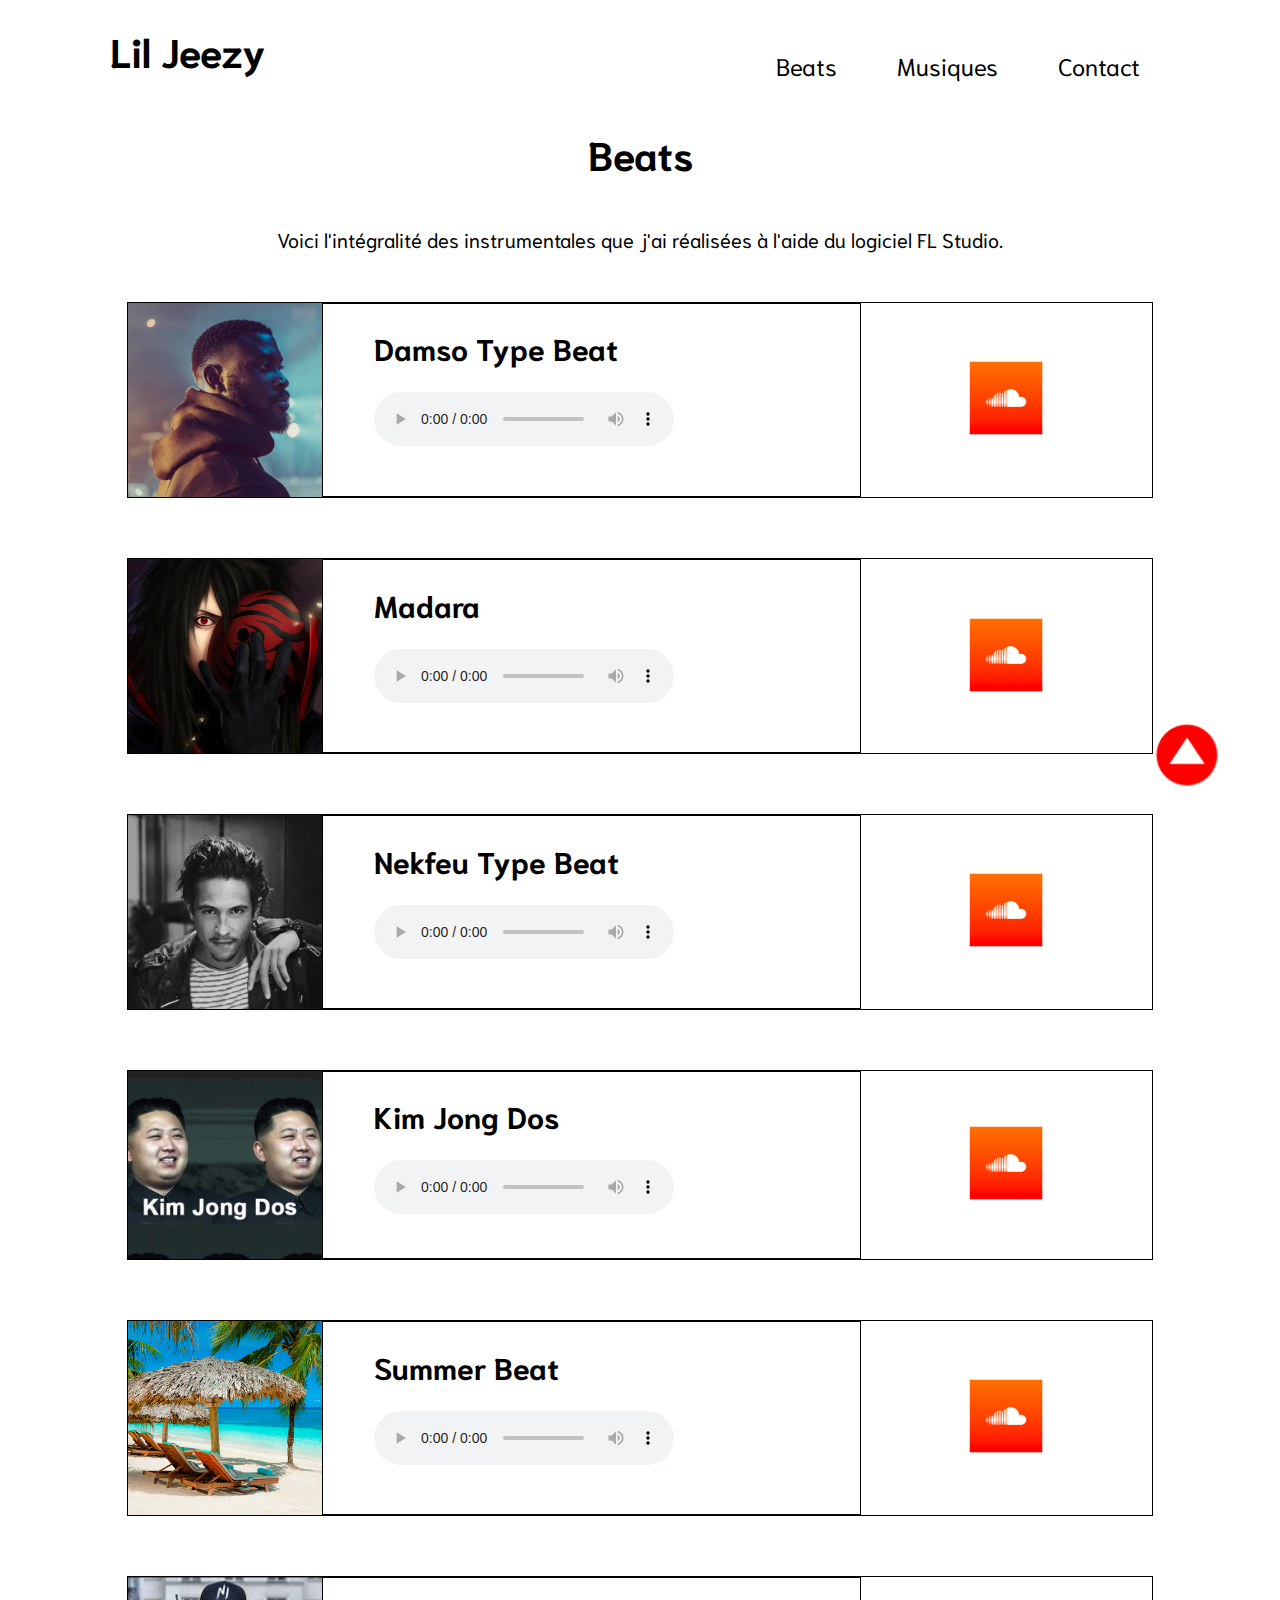
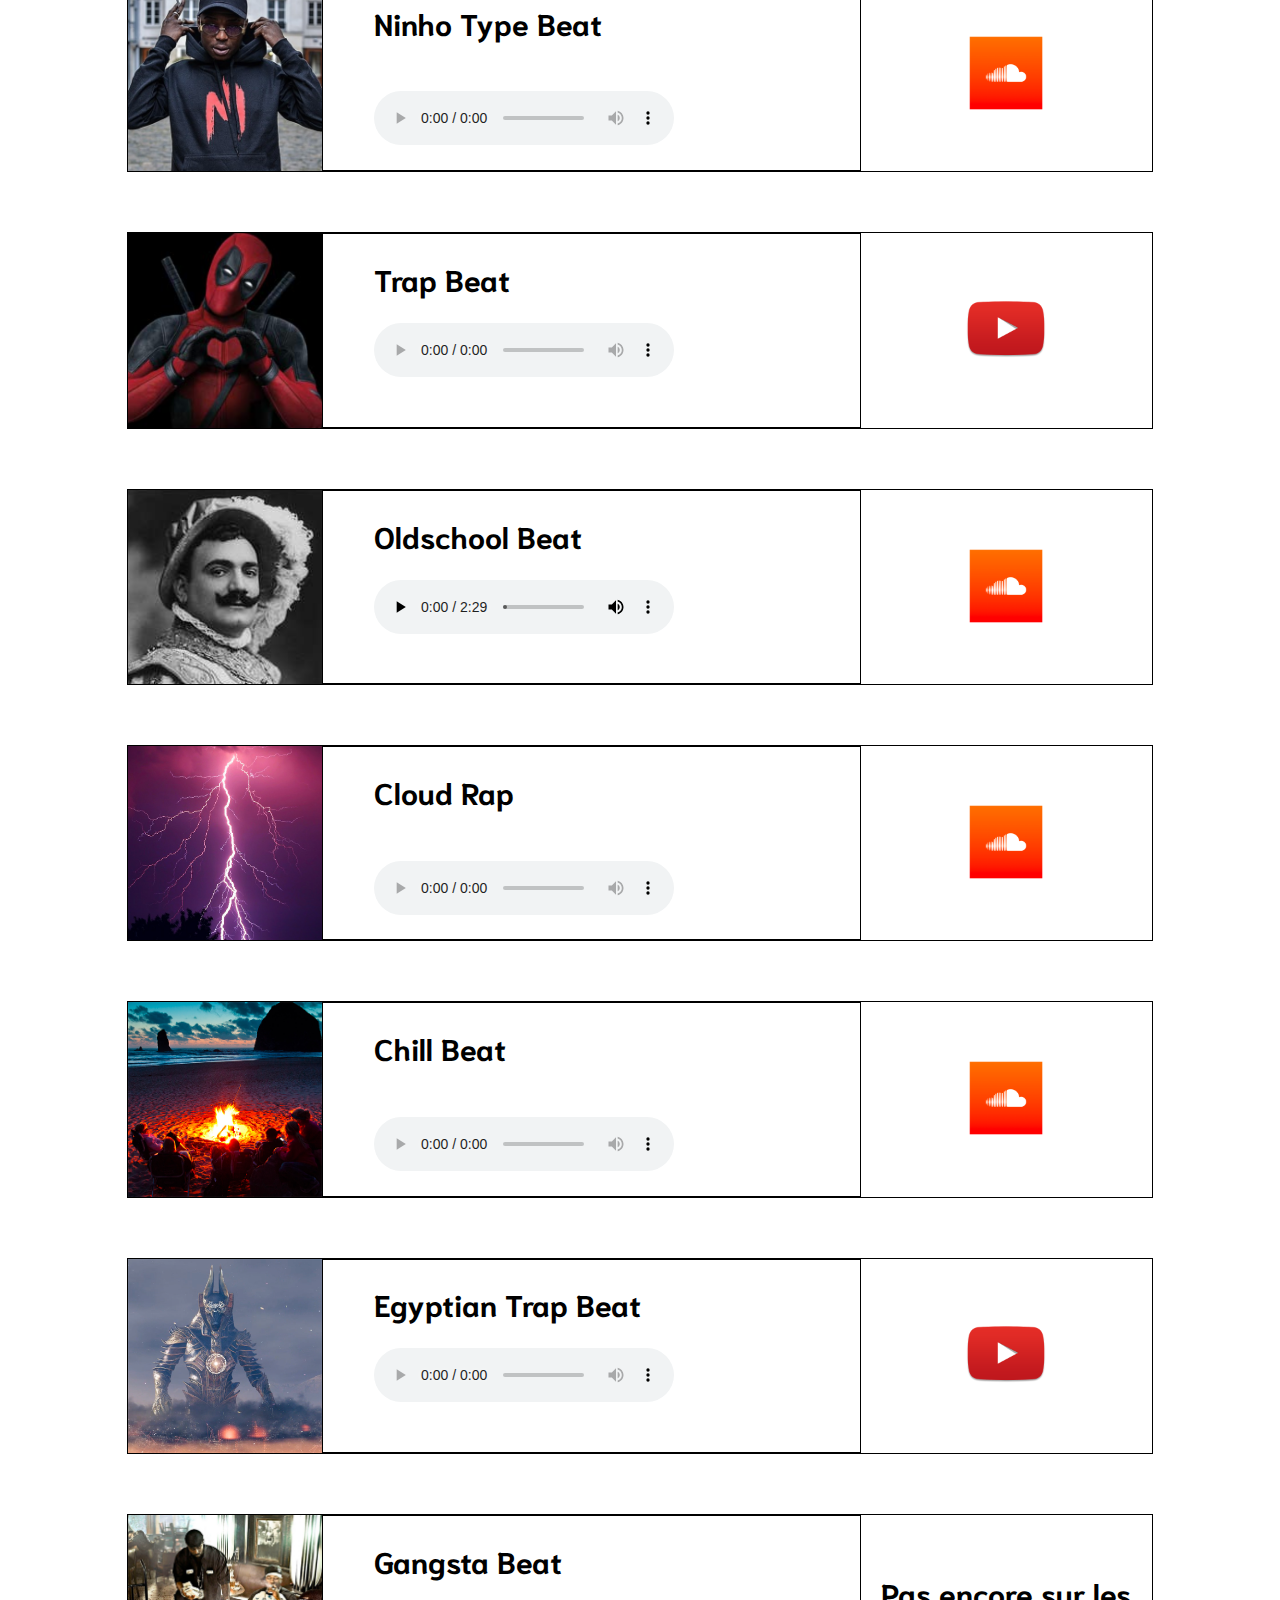
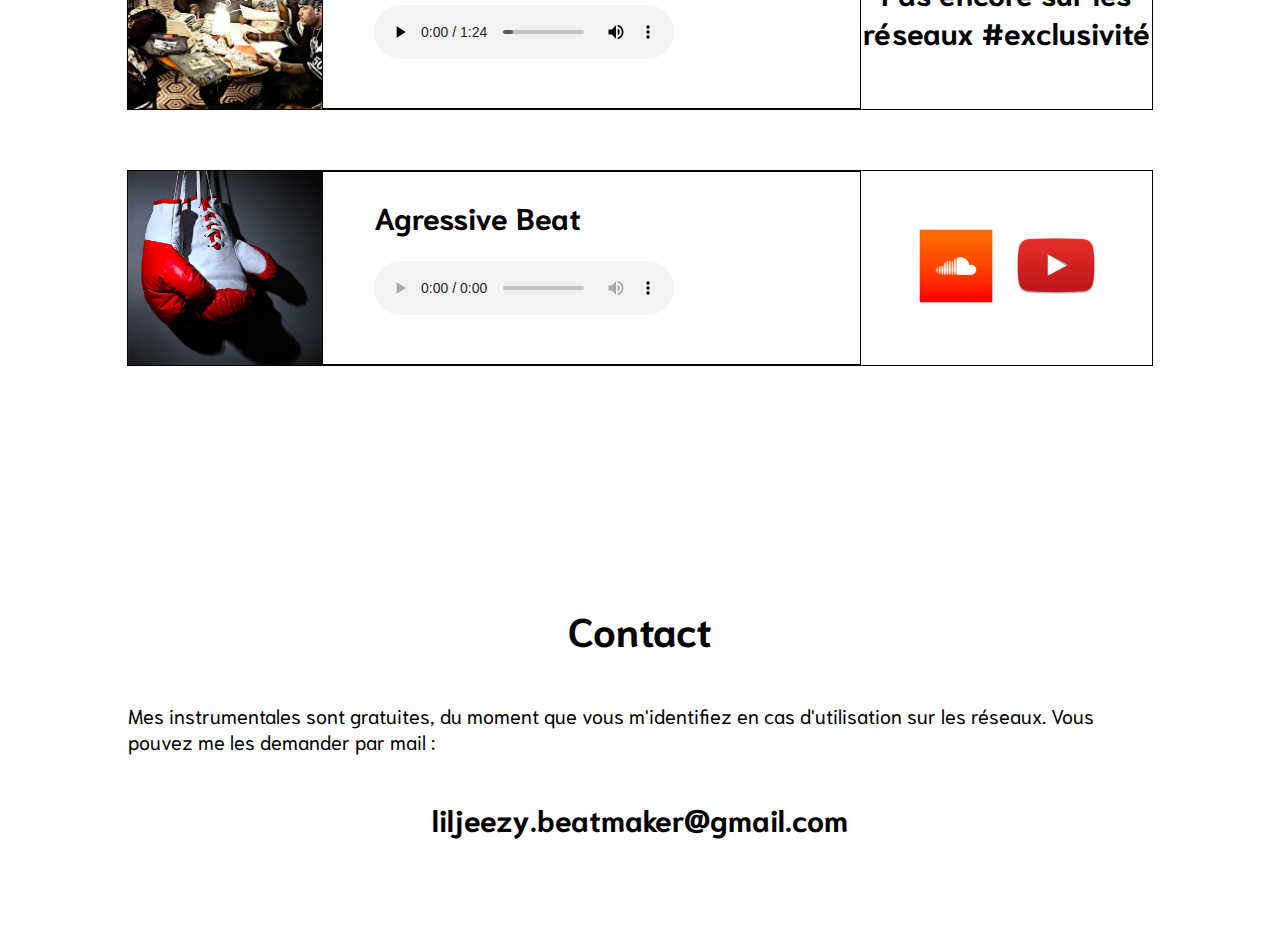
==== commit af32458d: "a" ====
--- a/pages/beats.html
+++ b/pages/beats.html
@@ -26,6 +26,25 @@
         <p>Voici l'intégralité des instrumentales que j'ai réalisées à l'aide du logiciel FL Studio.</p>
       </div>
       <div class="beatsList">
+        <div class="beatsBloc beat trap">
+          <div class="imgText">
+            <p>Type Beat à la fois sombre et doux, inspiré de plusieurs musiques de Damso.</p>
+            <img src="../images/damso.png" alt="damso">
+          </div>
+          <div class="beatsContainer">
+              <h2>Damso Type Beat</h2>
+              <div id="lecteurAudio">
+                <audio controls="controls">
+                  <source src="../audio/damsoTypeBeat.mp3">
+                </audio>
+              </div>
+          </div>
+          <div class="externLinkBloc">
+            <a href="https://soundcloud.com/axel-viskovic/damso-type-beat"target="_blank">
+              <img src="../images/soundcloud.png" alt="soundcloud">
+            </a>
+          </div>
+        </div>
         <div class="beatsBloc beat trap">
           <div class="imgText">
             <p>Beat inspiré du personnage de fiction Madara Uchiwa. Trap Beat à inspiration japonaise.</p>
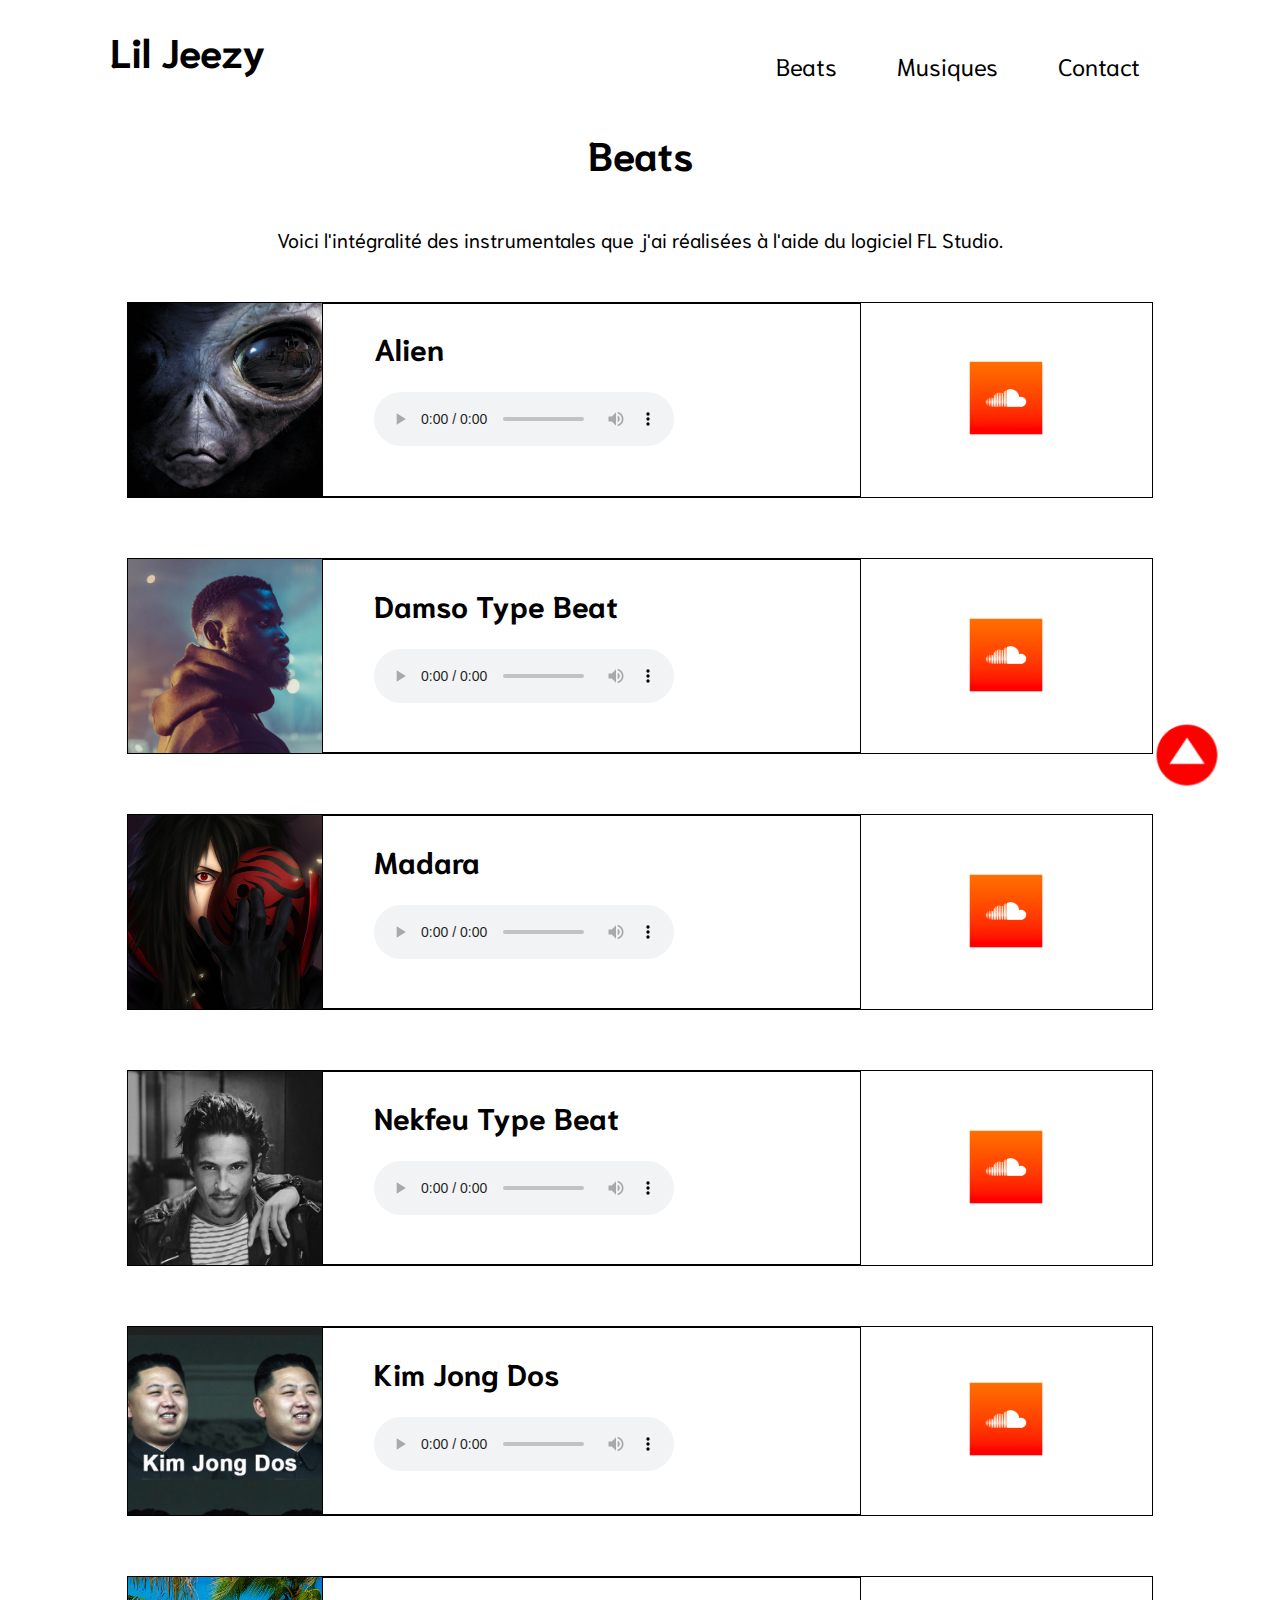
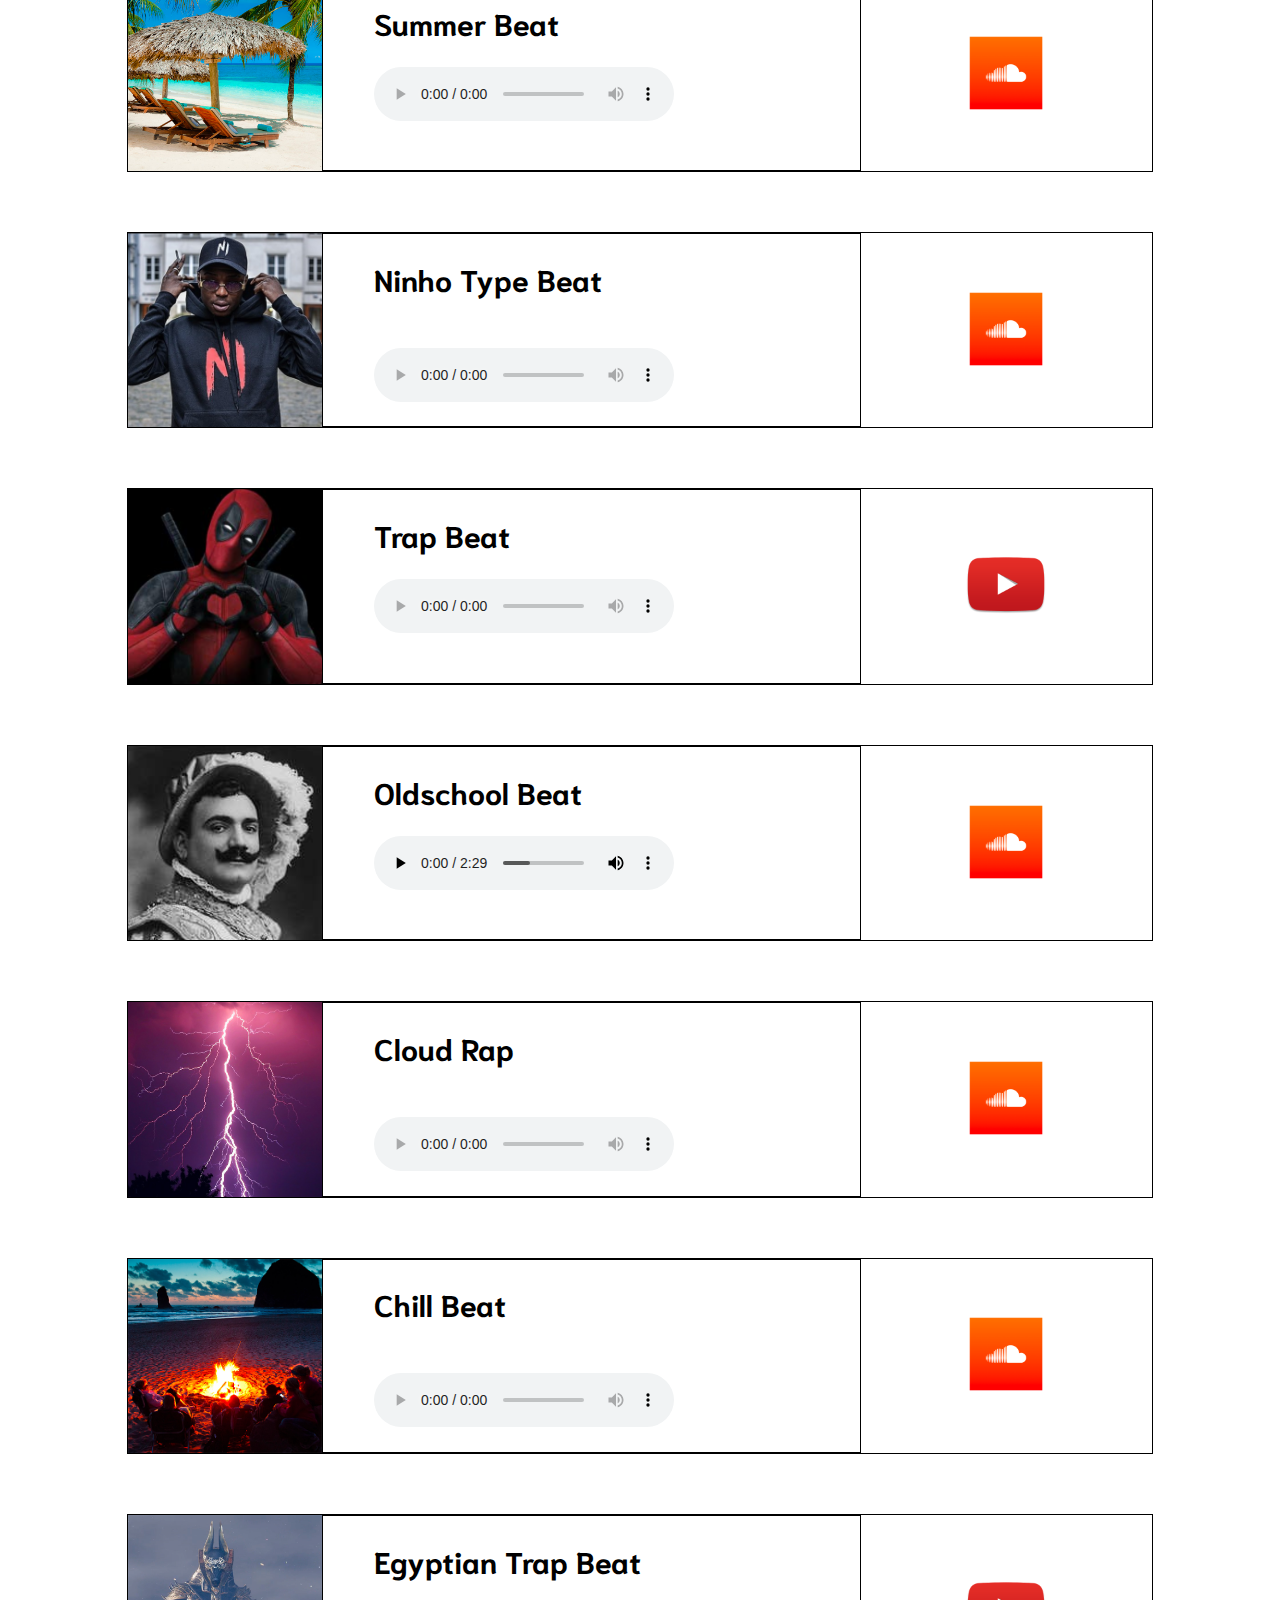
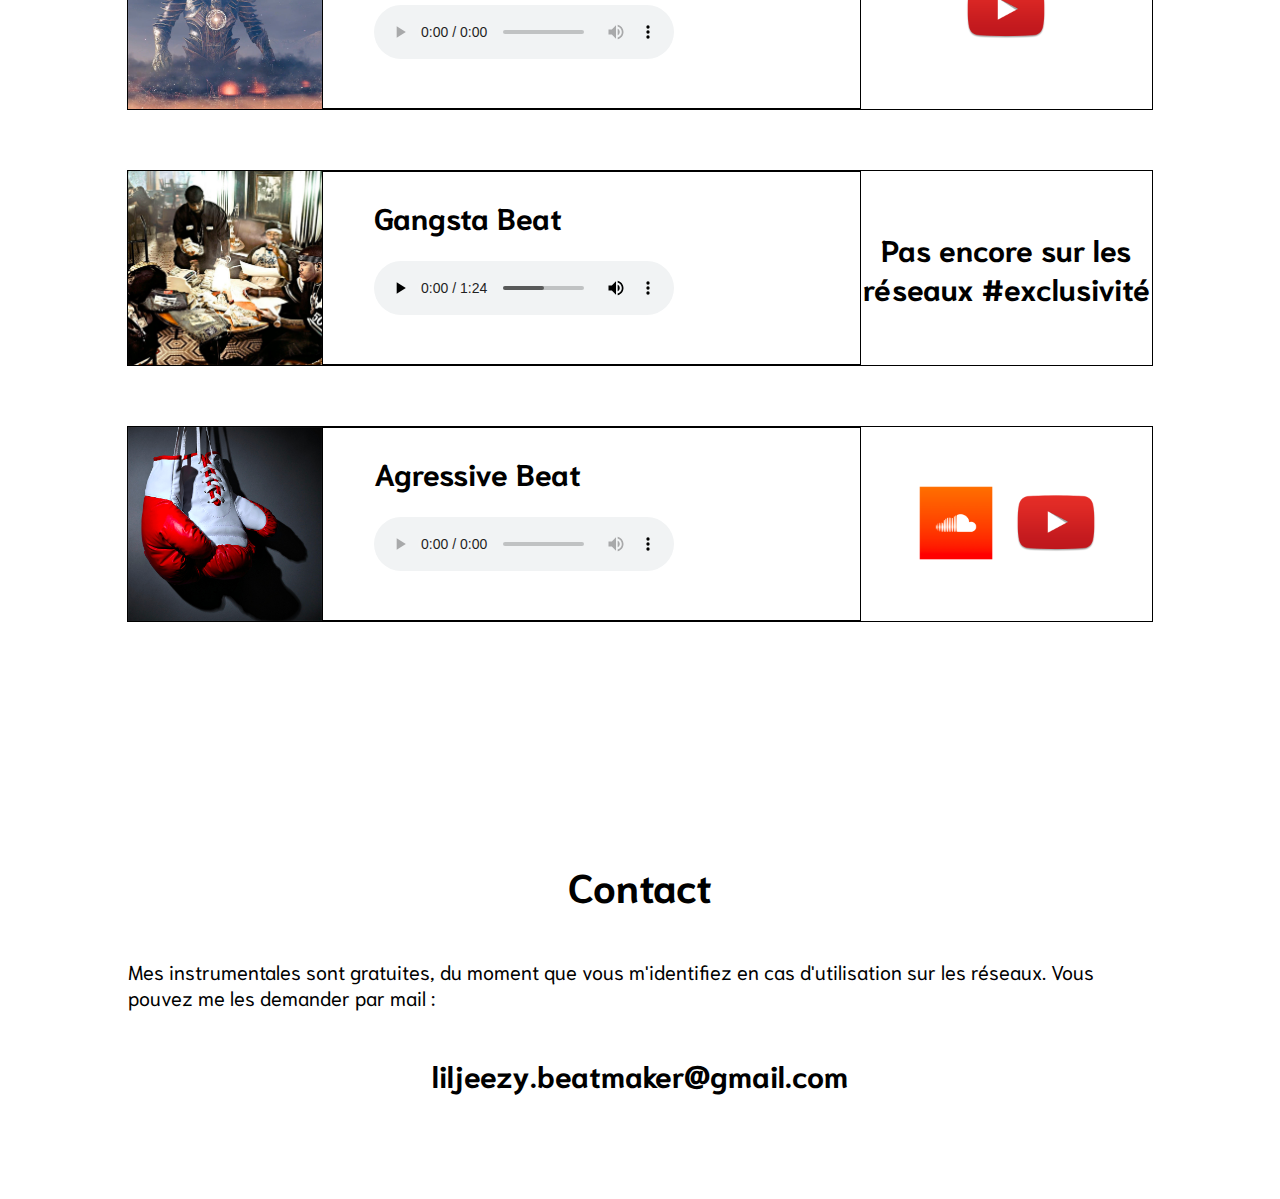
==== commit d8371747: "a" ====
--- a/pages/beats.html
+++ b/pages/beats.html
@@ -26,6 +26,25 @@
         <p>Voici l'intégralité des instrumentales que j'ai réalisées à l'aide du logiciel FL Studio.</p>
       </div>
       <div class="beatsList">
+        <div class="beatsBloc beat">
+          <div class="imgText">
+            <p>Prod qui me fait penser à un voyage dans l'espace, d'où le nom.</p>
+            <img src="../images/alien.png" alt="alien">
+          </div>
+          <div class="beatsContainer">
+              <h2>Alien</h2>
+              <div id="lecteurAudio">
+                <audio controls="controls">
+                  <source src="../audio/alien.mp3">
+                </audio>
+              </div>
+          </div>
+          <div class="externLinkBloc">
+            <a href="https://soundcloud.com/axel-viskovic/alien"target="_blank">
+              <img src="../images/soundcloud.png" alt="soundcloud">
+            </a>
+          </div>
+        </div>
         <div class="beatsBloc beat trap">
           <div class="imgText">
             <p>Type Beat à la fois sombre et doux, inspiré de plusieurs musiques de Damso.</p>
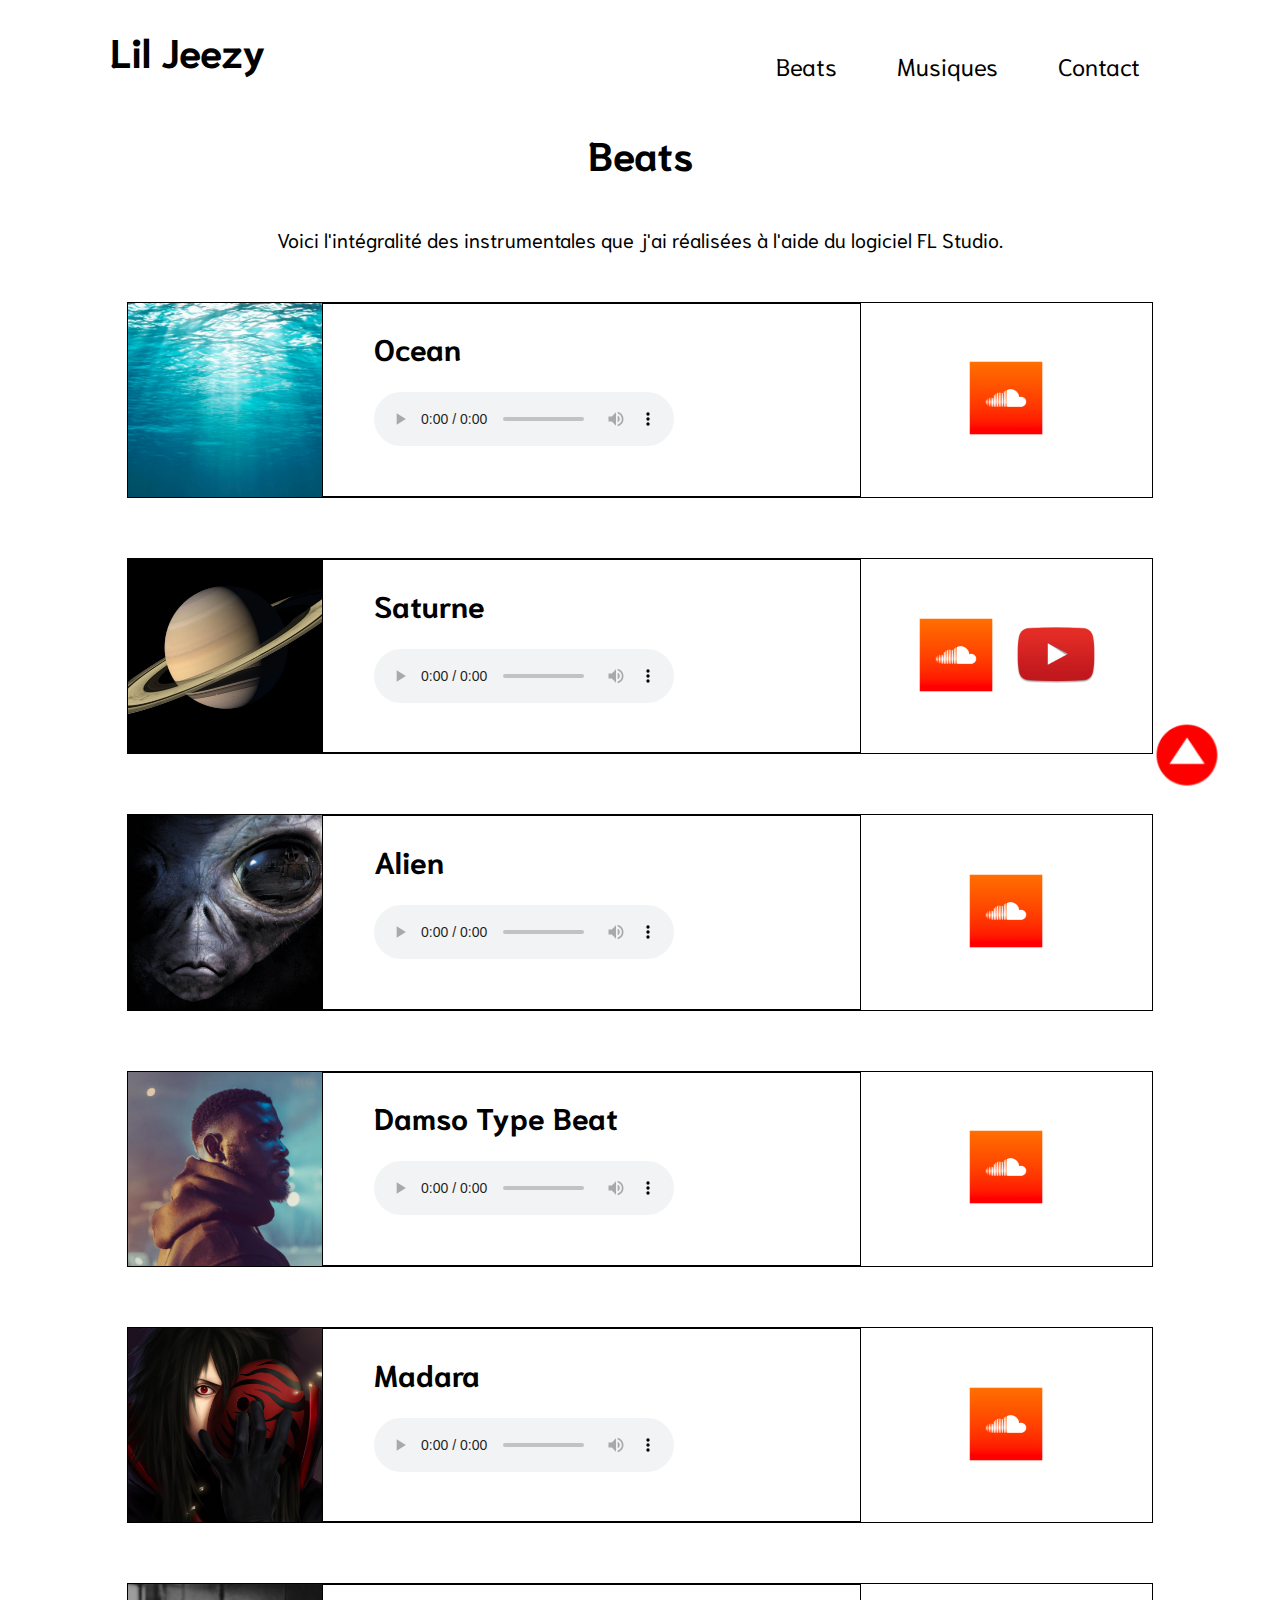
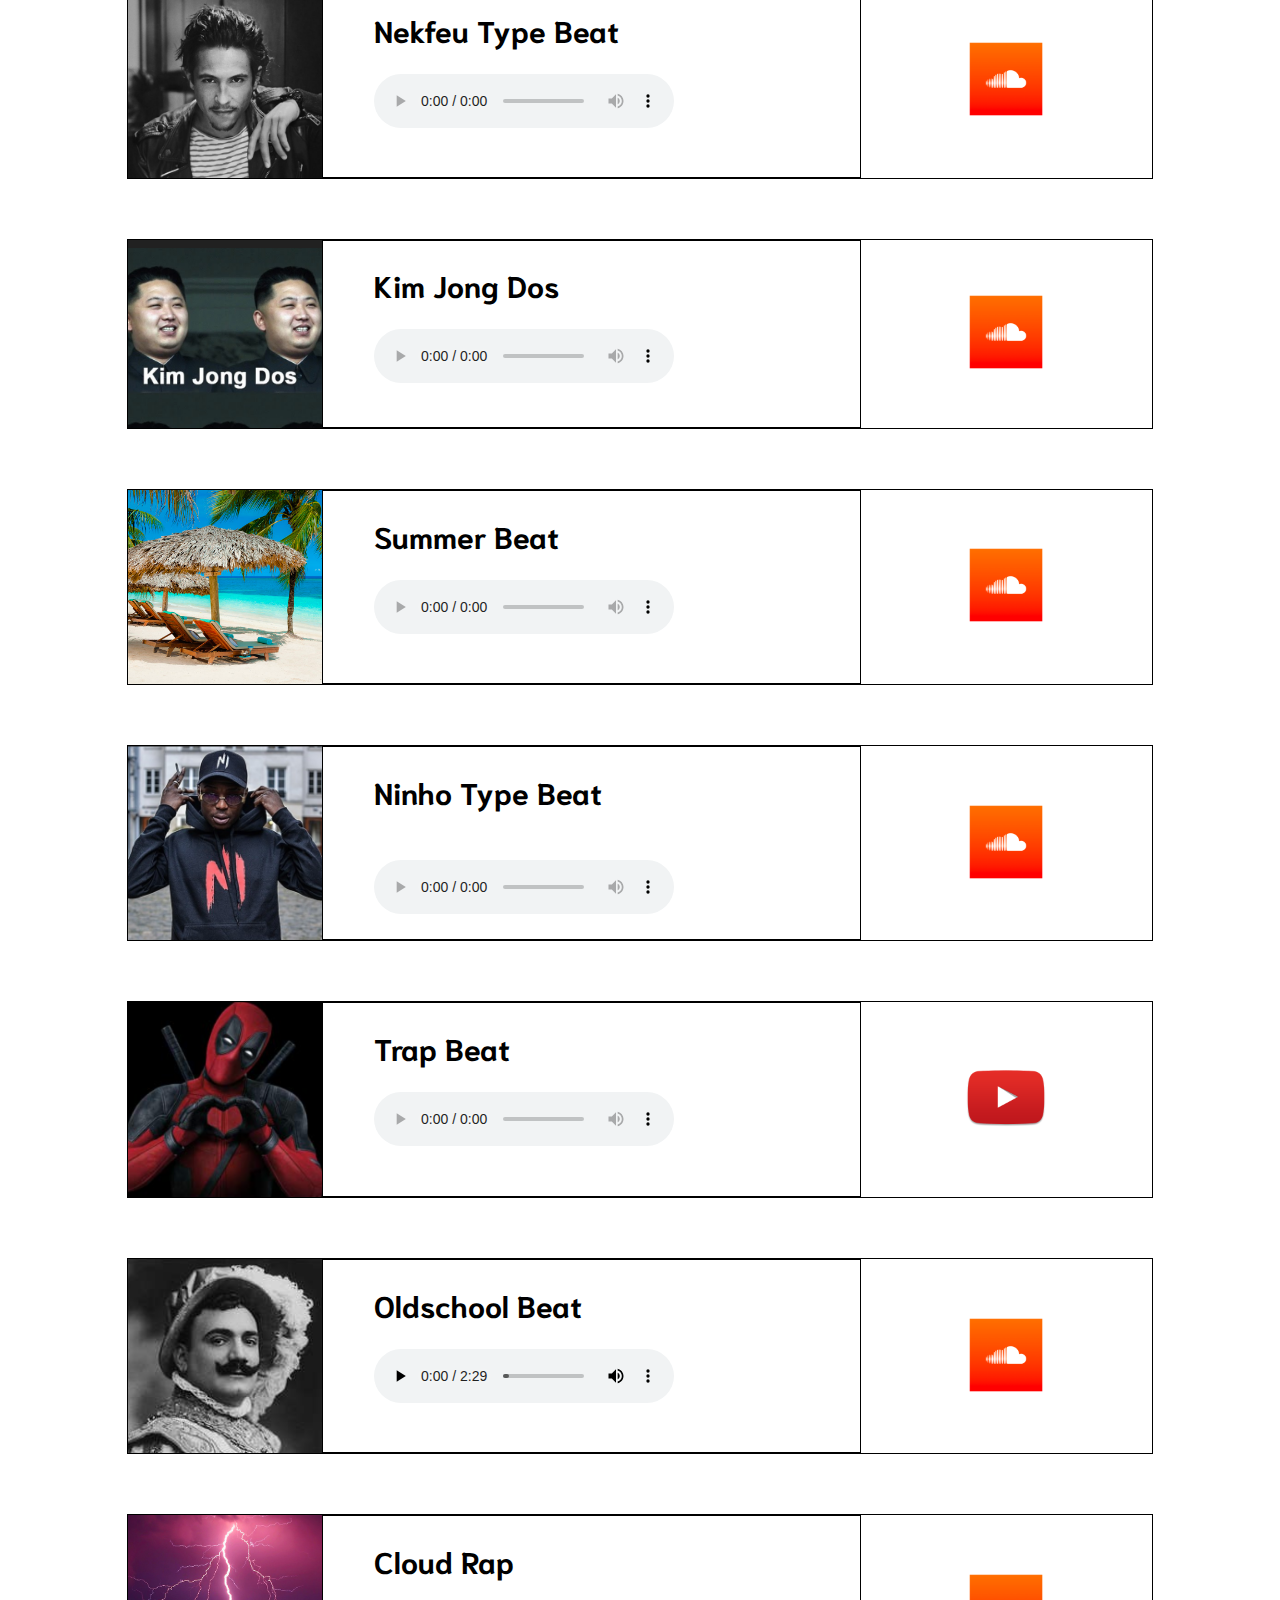
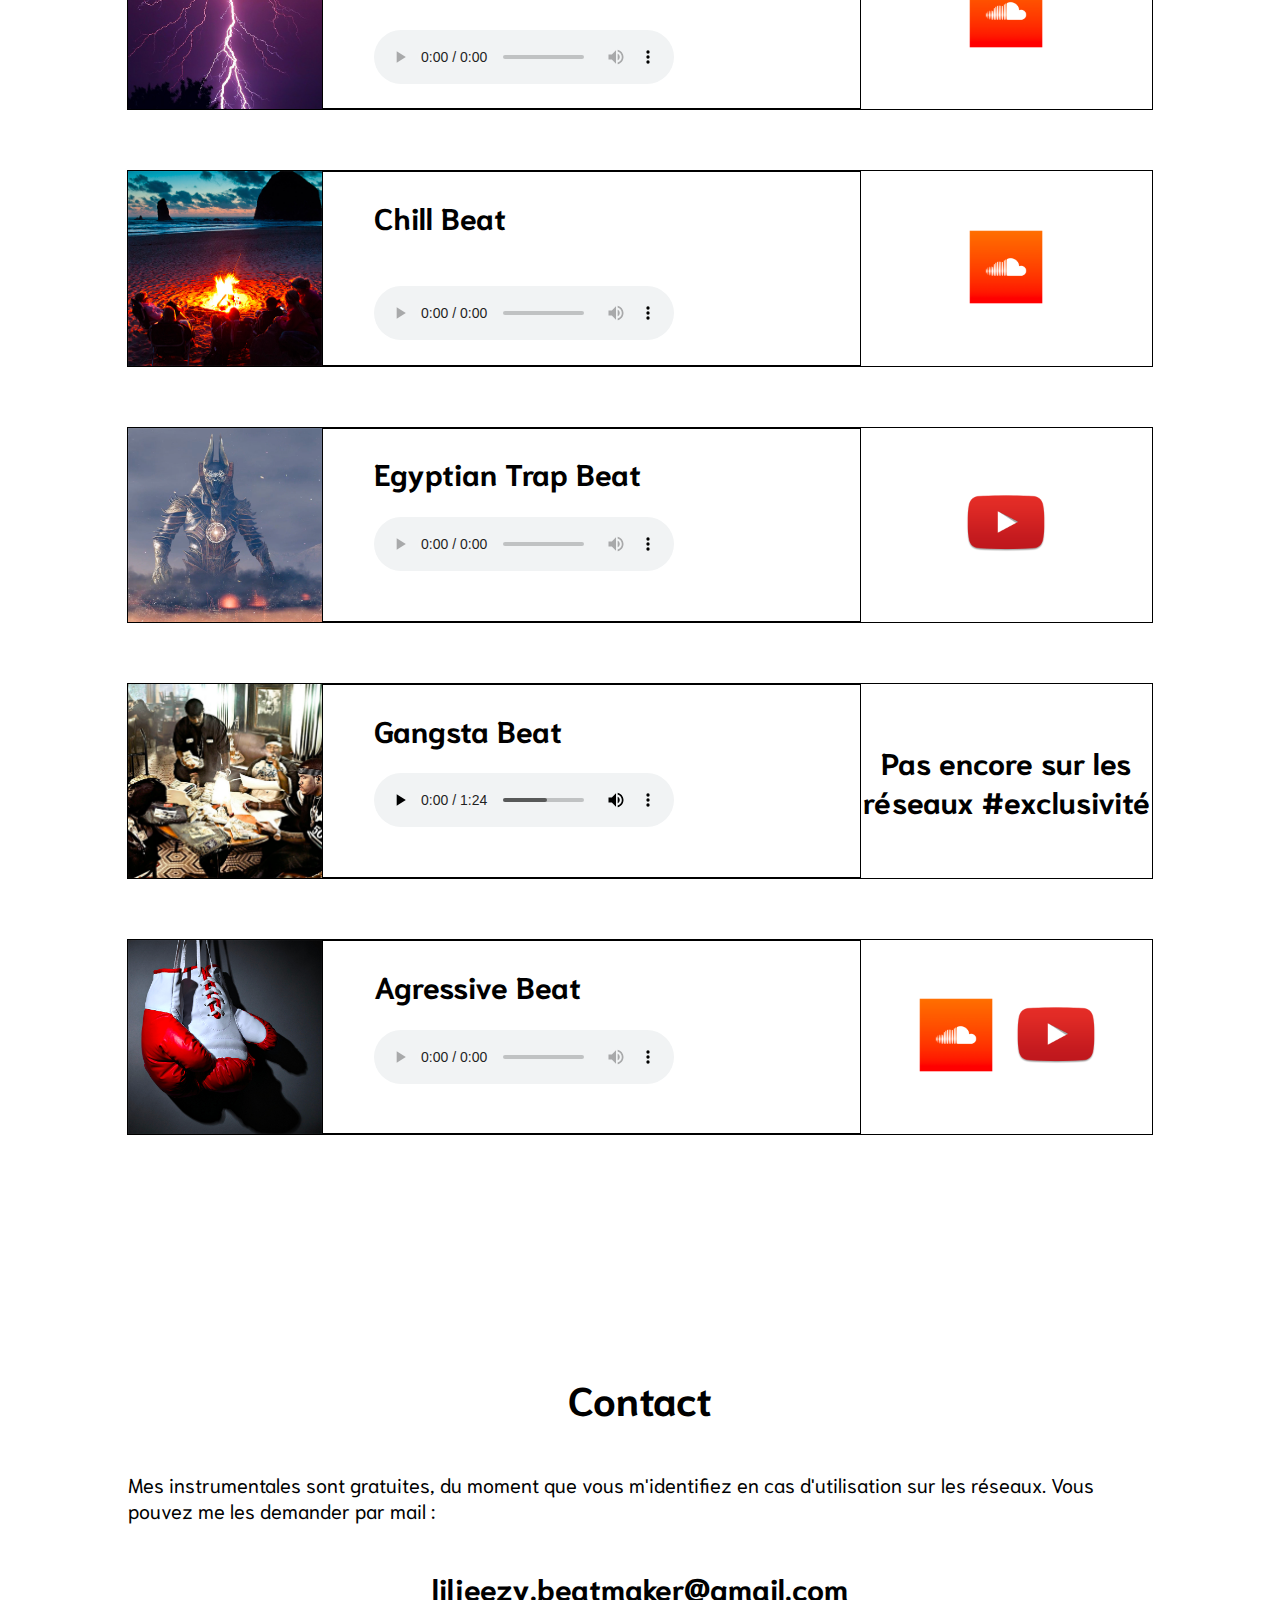
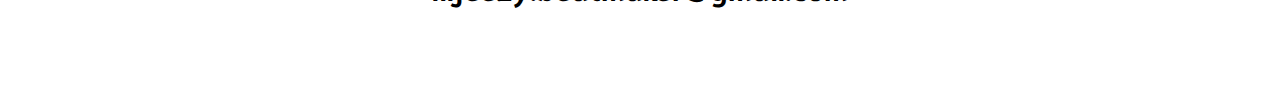
==== commit 077a0465: "a" ====
--- a/pages/beats.html
+++ b/pages/beats.html
@@ -26,11 +26,56 @@
         <p>Voici l'intégralité des instrumentales que j'ai réalisées à l'aide du logiciel FL Studio.</p>
       </div>
       <div class="beatsList">
+
+        <div class="beatsBloc beat">
+          <div class="imgText">
+            <p>Douce et calme, à écouter posé le soir.</p>
+            <img src="../images/ocean.png" alt="ocean ">
+          </div>
+          <div class="beatsContainer">
+              <h2>Ocean</h2>
+              <div id="lecteurAudio">
+                <audio controls="controls">
+                  <source src="../audio/ocean.mp3">
+                </audio>
+              </div>
+          </div>
+          <div class="externLinkBloc">
+            <a href="https://soundcloud.com/axel-viskovic/ocean"target="_blank">
+              <img src="../images/soundcloud.png" alt="soundcloud">
+            </a>
+          </div>
+        </div>
+
+        <div class="beatsBloc beat">
+          <div class="imgText">
+            <p>Instru que j'ai composée en enregistrant chaque son directement sur place, sur Saturne.</p>
+            <img src="../images/saturne.png" alt="damso">
+          </div>
+          <div class="beatsContainer">
+              <h2>Saturne</h2>
+              <div id="lecteurAudio">
+                <audio controls="controls">
+                  <source src="../audio/saturne.mp3">
+                </audio>
+              </div>
+          </div>
+          <div class="externLinkBloc">
+            <a href="https://soundcloud.com/axel-viskovic/saturne"target="_blank">
+              <img src="../images/soundcloud.png" alt="soundcloud">
+            </a>
+            <a href="https://www.youtube.com/watch?v=lw4d13V40do"target="_blank">
+              <img src="../images/youtube.png" alt="youtube">
+            </a>
+          </div>
+        </div>
+
         <div class="beatsBloc beat">
           <div class="imgText">
             <p>Prod qui me fait penser à un voyage dans l'espace, d'où le nom.</p>
             <img src="../images/alien.png" alt="alien">
           </div>
+
           <div class="beatsContainer">
               <h2>Alien</h2>
               <div id="lecteurAudio">
